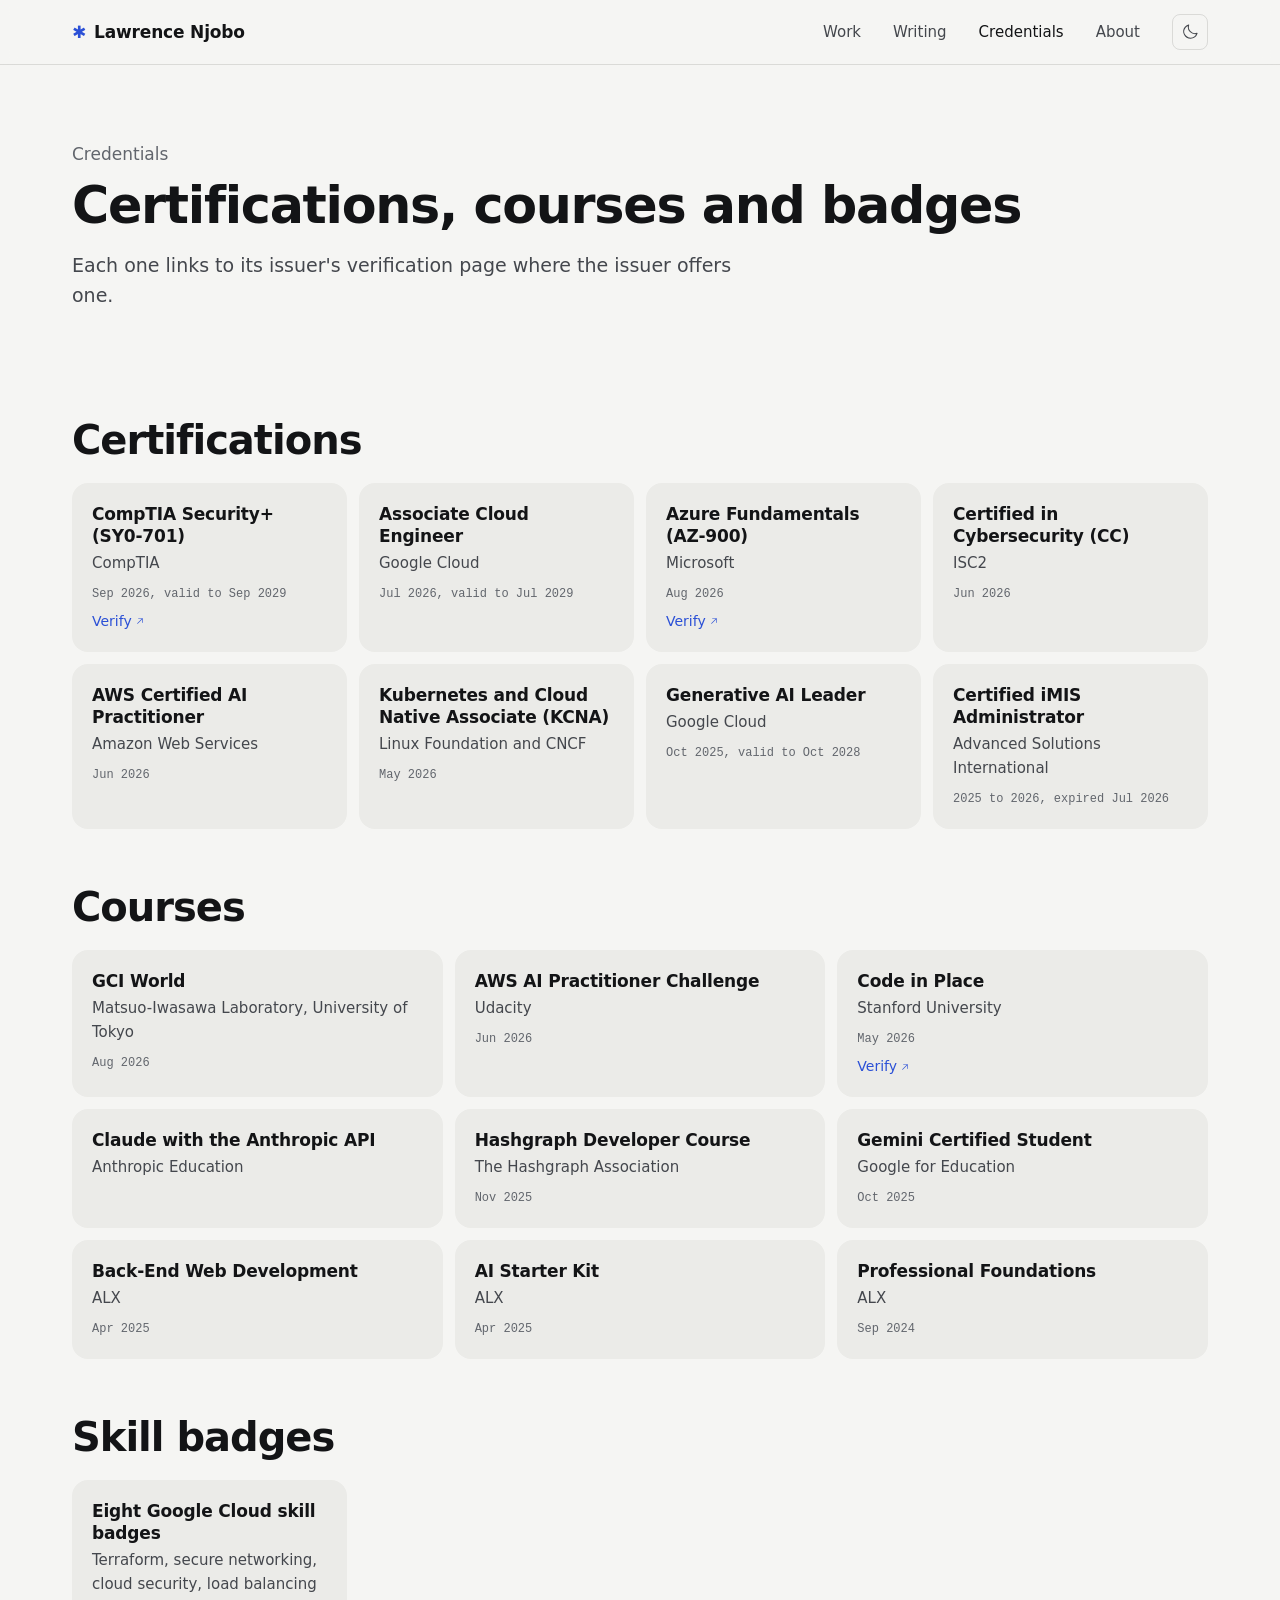
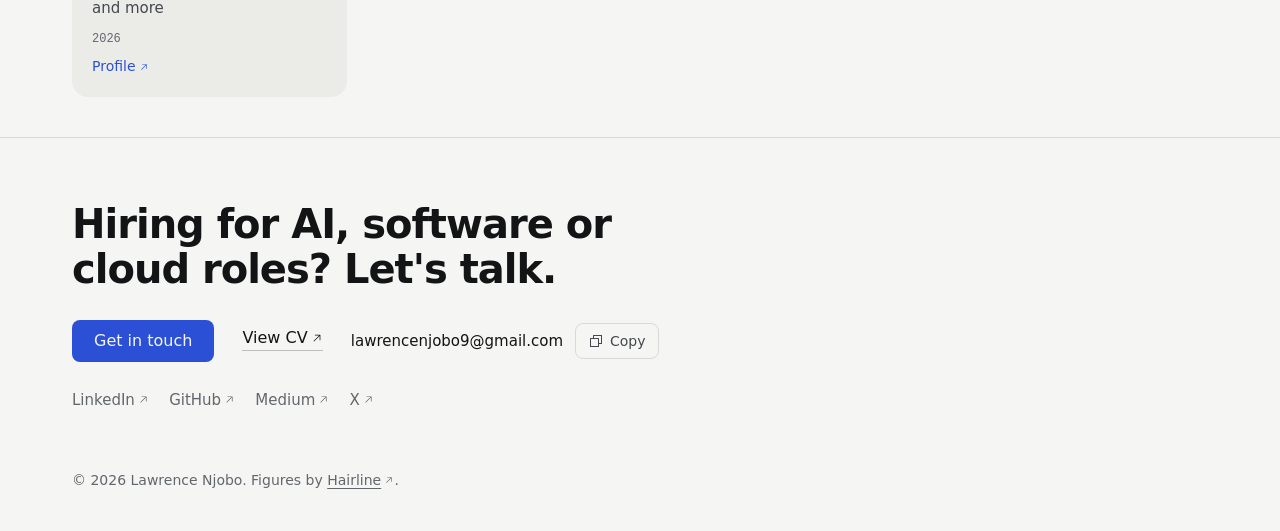
==== credentials.html @ 04854b52 "Phones: show Procurely on the first screen Tighter hero spacing, a 16:9 card image, and a lead that " ====
<!doctype html>
<html lang="en-GB">
<head>
  <meta charset="utf-8">
  <meta name="viewport" content="width=device-width, initial-scale=1">
  <title>Credentials · Lawrence Njobo</title>
  <meta name="description" content="Certifications, courses and skill badges held by Lawrence Njobo, with verification links.">
  <meta property="og:title" content="Credentials · Lawrence Njobo">
  <meta property="og:description" content="Certifications, courses and skill badges held by Lawrence Njobo, with verification links.">
  <link rel="canonical" href="https://lawrence-njobo.me/credentials.html">
  <meta property="og:type" content="website">
  <meta property="og:url" content="https://lawrence-njobo.me/credentials.html">
  <meta property="og:image" content="https://lawrence-njobo.me/assets/og.png">
  <meta property="og:image:width" content="1200">
  <meta property="og:image:height" content="630">
  <meta property="og:image:alt" content="Lawrence Njobo. Practical AI builder, cloud and security. From procurement agents to learning games for children who learn differently.">
  <meta name="twitter:card" content="summary_large_image">
  <meta name="theme-color" content="#f5f5f3">
  <link rel="icon" type="image/svg+xml" href="/favicon.svg">
  <link rel="icon" type="image/png" href="/favicon.png">
  <link rel="preload" href="/assets/fonts/satoshi-700-normal.woff2" as="font" type="font/woff2" crossorigin>
  <link rel="preload" href="/assets/fonts/satoshi-400-normal.woff2" as="font" type="font/woff2" crossorigin>
  <script>(function(){var d=document.documentElement;d.classList.add("js");try{if(localStorage.getItem("theme")==="dark")d.setAttribute("data-theme","dark")}catch(e){}})()</script>
  <link rel="stylesheet" href="/css/style.css?v=b60a9aa5cd">
  <script type="module" src="/js/site.js?v=92047908ad"></script>
</head>
<body>
<a class="skip" href="#main">Skip to content</a>
<header class="nav">
  <div class="wrap nav__inner">
    <a class="nav__logo" href="/"><span aria-hidden="true">&#x2731;</span>Lawrence Njobo</a>
    <div class="nav__end">
    <nav class="nav__links" aria-label="Main">
      <a href="/#work">Work</a>
      <a href="/#writing">Writing</a>
      <a href="/credentials.html">Credentials</a>
      <a href="/#about">About</a>
    </nav>
      <button class="theme-toggle" type="button" aria-label="Dark mode" aria-pressed="false"><!-- Phosphor Icons, MIT --><svg class="icon-moon" aria-hidden="true" xmlns="http://www.w3.org/2000/svg" viewBox="0 0 256 256" fill="currentColor"><path d="M233.54,142.23a8,8,0,0,0-8-2,88.08,88.08,0,0,1-109.8-109.8,8,8,0,0,0-10-10,104.84,104.84,0,0,0-52.91,37A104,104,0,0,0,136,224a103.09,103.09,0,0,0,62.52-20.88,104.84,104.84,0,0,0,37-52.91A8,8,0,0,0,233.54,142.23ZM188.9,190.34A88,88,0,0,1,65.66,67.11a89,89,0,0,1,31.4-26A106,106,0,0,0,96,56,104.11,104.11,0,0,0,200,160a106,106,0,0,0,14.92-1.06A89,89,0,0,1,188.9,190.34Z"/></svg><svg class="icon-sun" aria-hidden="true" xmlns="http://www.w3.org/2000/svg" viewBox="0 0 256 256" fill="currentColor"><path d="M120,40V16a8,8,0,0,1,16,0V40a8,8,0,0,1-16,0Zm72,88a64,64,0,1,1-64-64A64.07,64.07,0,0,1,192,128Zm-16,0a48,48,0,1,0-48,48A48.05,48.05,0,0,0,176,128ZM58.34,69.66A8,8,0,0,0,69.66,58.34l-16-16A8,8,0,0,0,42.34,53.66Zm0,116.68-16,16a8,8,0,0,0,11.32,11.32l16-16a8,8,0,0,0-11.32-11.32ZM192,72a8,8,0,0,0,5.66-2.34l16-16a8,8,0,0,0-11.32-11.32l-16,16A8,8,0,0,0,192,72Zm5.66,114.34a8,8,0,0,0-11.32,11.32l16,16a8,8,0,0,0,11.32-11.32ZM48,128a8,8,0,0,0-8-8H16a8,8,0,0,0,0,16H40A8,8,0,0,0,48,128Zm80,80a8,8,0,0,0-8,8v24a8,8,0,0,0,16,0V216A8,8,0,0,0,128,208Zm112-88H216a8,8,0,0,0,0,16h24a8,8,0,0,0,0-16Z"/></svg></button>
    </div>
  </div>
</header>

<main id="main" class="wrap">
  <section class="case-hero">
    <p class="eyebrow">Credentials</p>
    <h1>Certifications, courses and badges</h1>
    <p class="lead">Each one links to its issuer's verification page where the issuer offers one.</p>
  </section>

  <section class="reveal">
    <h2 class="creds__group">Certifications</h2>
    <ul class="creds">
      <li class="cred"><span class="cred__name">CompTIA Security+ (SY0-701)</span><span class="cred__issuer">CompTIA</span><span class="cred__date">Sep 2026, valid to Sep 2029</span><a class="cred__verify" href="https://verify.comptia.org" target="_blank" rel="noopener">Verify</a></li>
      <li class="cred"><span class="cred__name">Associate Cloud Engineer</span><span class="cred__issuer">Google Cloud</span><span class="cred__date">Jul 2026, valid to Jul 2029</span></li>
      <li class="cred"><span class="cred__name">Azure Fundamentals (AZ-900)</span><span class="cred__issuer">Microsoft</span><span class="cred__date">Aug 2026</span><a class="cred__verify" href="https://learn.microsoft.com/en-us/users/lawrencenjobo-4790/credentials" target="_blank" rel="noopener">Verify</a></li>
      <li class="cred"><span class="cred__name">Certified in Cybersecurity (CC)</span><span class="cred__issuer">ISC2</span><span class="cred__date">Jun 2026</span></li>
      <li class="cred"><span class="cred__name">AWS Certified AI Practitioner</span><span class="cred__issuer">Amazon Web Services</span><span class="cred__date">Jun 2026</span></li>
      <li class="cred"><span class="cred__name">Kubernetes and Cloud Native Associate (KCNA)</span><span class="cred__issuer">Linux Foundation and CNCF</span><span class="cred__date">May 2026</span></li>
      <li class="cred"><span class="cred__name">Generative AI Leader</span><span class="cred__issuer">Google Cloud</span><span class="cred__date">Oct 2025, valid to Oct 2028</span></li>
      <li class="cred"><span class="cred__name">Certified iMIS Administrator</span><span class="cred__issuer">Advanced Solutions International</span><span class="cred__date">2025 to 2026, expired Jul 2026</span></li>
    </ul>
  </section>

  <section class="reveal">
    <h2 class="creds__group">Courses</h2>
    <ul class="creds creds--3">
      <li class="cred"><span class="cred__name">GCI World</span><span class="cred__issuer">Matsuo-Iwasawa Laboratory, University of Tokyo</span><span class="cred__date">Aug 2026</span></li>
      <li class="cred"><span class="cred__name">AWS AI Practitioner Challenge</span><span class="cred__issuer">Udacity</span><span class="cred__date">Jun 2026</span></li>
      <li class="cred"><span class="cred__name">Code in Place</span><span class="cred__issuer">Stanford University</span><span class="cred__date">May 2026</span><a class="cred__verify" href="https://codeinplace.stanford.edu/cip6/certificate/so054m" target="_blank" rel="noopener">Verify</a></li>
      <li class="cred"><span class="cred__name">Claude with the Anthropic API</span><span class="cred__issuer">Anthropic Education</span></li>
      <li class="cred"><span class="cred__name">Hashgraph Developer Course</span><span class="cred__issuer">The Hashgraph Association</span><span class="cred__date">Nov 2025</span></li>
      <li class="cred"><span class="cred__name">Gemini Certified Student</span><span class="cred__issuer">Google for Education</span><span class="cred__date">Oct 2025</span></li>
      <li class="cred"><span class="cred__name">Back-End Web Development</span><span class="cred__issuer">ALX</span><span class="cred__date">Apr 2025</span></li>
      <li class="cred"><span class="cred__name">AI Starter Kit</span><span class="cred__issuer">ALX</span><span class="cred__date">Apr 2025</span></li>
      <li class="cred"><span class="cred__name">Professional Foundations</span><span class="cred__issuer">ALX</span><span class="cred__date">Sep 2024</span></li>
    </ul>
  </section>

  <section class="reveal">
    <h2 class="creds__group">Skill badges</h2>
    <ul class="creds">
      <li class="cred"><span class="cred__name">Eight Google Cloud skill badges</span><span class="cred__issuer">Terraform, secure networking, cloud security, load balancing and more</span><span class="cred__date">2026</span><a class="cred__verify" href="https://www.skills.google/public_profiles/a031f2fd-0d0a-41ca-ae7c-ebf8b175b38c" target="_blank" rel="noopener">Profile</a></li>
    </ul>
  </section>
</main>

<footer class="footer">
  <div class="wrap">
    <p class="footer__sign">Hiring for AI, software or cloud roles? Let's talk.</p>
    <div class="footer__row">
      <a class="btn" href="mailto:lawrencenjobo9@gmail.com">Get in touch</a>
      <a class="link-quiet" href="https://rxresu.me/albertnjobo/lawrence-njobo-resume" target="_blank" rel="noopener">View CV</a>
      <p class="contact-line"><span class="contact-line__email">lawrencenjobo9@gmail.com</span><button class="copy" type="button" data-copy="lawrencenjobo9@gmail.com" aria-label="Copy email address"><svg class="icon-copy" aria-hidden="true" xmlns="http://www.w3.org/2000/svg" viewBox="0 0 256 256" fill="currentColor"><path d="M216,32H88a8,8,0,0,0-8,8V80H40a8,8,0,0,0-8,8V216a8,8,0,0,0,8,8H168a8,8,0,0,0,8-8V176h40a8,8,0,0,0,8-8V40A8,8,0,0,0,216,32ZM160,208H48V96H160Zm48-48H176V88a8,8,0,0,0-8-8H96V48H208Z"/></svg><svg class="icon-check" aria-hidden="true" xmlns="http://www.w3.org/2000/svg" viewBox="0 0 256 256" fill="currentColor"><path d="M229.66,77.66l-128,128a8,8,0,0,1-11.32,0l-56-56a8,8,0,0,1,11.32-11.32L96,188.69,218.34,66.34a8,8,0,0,1,11.32,11.32Z"/></svg><span class="copy__label">Copy</span></button><span class="sr-only" role="status" aria-live="polite"></span></p>
      <ul class="footer__links" aria-label="Profiles">
        <li><a href="https://www.linkedin.com/in/lawrence-njobo" target="_blank" rel="noopener">LinkedIn</a></li>
        <li><a href="https://github.com/AlbertNjobo" target="_blank" rel="noopener">GitHub</a></li>
        <li><a href="https://medium.com/@lawrencenjobo" target="_blank" rel="noopener">Medium</a></li>
        <li><a href="https://x.com/Lawrence_Njobo" target="_blank" rel="noopener">X</a></li>
      </ul>
    </div>
    <p class="footer__copy">© 2026 Lawrence Njobo. Figures by <a href="https://hairline.lucasmarkes.com" target="_blank" rel="noopener">Hairline</a>.</p>
  </div>
</footer>
</body>
</html>
---- css/style.css ----
/* Lawrence Njobo: monochrome + cobalt, Satoshi, Hairline figures. Light by default; dark via the nav toggle. */
@font-face { font-family: "Satoshi"; src: url("/assets/fonts/satoshi-400-normal.woff2") format("woff2"); font-weight: 400; font-style: normal; font-display: swap; }
@font-face { font-family: "Satoshi"; src: url("/assets/fonts/satoshi-400-italic.woff2") format("woff2"); font-weight: 400; font-style: italic; font-display: swap; }
@font-face { font-family: "Satoshi"; src: url("/assets/fonts/satoshi-500-normal.woff2") format("woff2"); font-weight: 500; font-style: normal; font-display: swap; }
@font-face { font-family: "Satoshi"; src: url("/assets/fonts/satoshi-700-normal.woff2") format("woff2"); font-weight: 700; font-style: normal; font-display: swap; }
@font-face { font-family: "JetBrains Mono"; src: url("/assets/fonts/jetbrains-mono-500.woff2") format("woff2"); font-weight: 500; font-style: normal; font-display: swap; }

:root {
  color-scheme: light;
  --bg: #f5f5f3;
  --surface: #ebebe8;
  --ink: #131416;
  --ink-soft: #44474d;
  --ink-mute: #62666d;
  --accent: #2b50d6;
  --on-accent: #f5f5f3;
  --rule-c: rgb(19 20 22 / 0.12);
  --rule-strong-c: rgb(19 20 22 / 0.24);
  --shadow-soft: 0 1px 2px rgb(19 20 22 / 0.06), 0 8px 24px rgb(19 20 22 / 0.06);

  /* Hairline figure theme. */
  --hairline-plate: var(--bg);
  --hairline-hi: var(--ink);
  --hairline-edge: #9a9da4;
  --hairline-mid: #c3c5ca;
  --hairline-lo: #e1e2e5;
  --hairline-stroke: 0.9;

  /* Radius system: 8px for small controls and images, 16px for cards. */
  --r-sm: 8px; --r-lg: 16px;

  --sans: "Satoshi", ui-sans-serif, system-ui, -apple-system, "Segoe UI", sans-serif;
  --mono: "JetBrains Mono", ui-monospace, "SFMono-Regular", Menlo, monospace;

  --fs-body: 1.0625rem;
  --fs-lead: clamp(1.0625rem, 1rem + 0.3vw, 1.1875rem);
  --fs-h3: clamp(1.1875rem, 1.1rem + 0.4vw, 1.375rem);
  --fs-h2: clamp(1.75rem, 1.4rem + 1.4vw, 2.5rem);
  --fs-h1: clamp(2rem, 1.25rem + 2.4vw, 3.25rem);
  --fs-number: clamp(2.75rem, 2rem + 3vw, 4.5rem);

  --gutter: 16px;
  --max: 1200px;
  --measure: 36em; /* about 70 characters of Satoshi; ch overestimates it */
}
:root[data-theme="dark"] {
  color-scheme: dark;
    --bg: #0f1012;
  --surface: #1a1b1f;
  --ink: #ecedef;
  --ink-soft: #b4b7bd;
  --ink-mute: #8c9097;
  --accent: #7d98ff;
  --on-accent: #0f1012;
  --rule-c: rgb(236 237 239 / 0.12);
  --rule-strong-c: rgb(236 237 239 / 0.24);
  --shadow-soft: 0 1px 2px rgb(0 0 0 / 0.3), 0 8px 24px rgb(0 0 0 / 0.25);
  --hairline-edge: #5b5e65;
  --hairline-mid: #3b3d42;
  --hairline-lo: #26272b;
}
@media (min-width: 768px) { :root { --gutter: 32px; } }

*, *::before, *::after { box-sizing: border-box; }
html { -webkit-text-size-adjust: 100%; scroll-behavior: smooth; }
body {
  margin: 0; background: var(--bg); color: var(--ink);
  font: 400 var(--fs-body)/1.6 var(--sans);
  -webkit-font-smoothing: antialiased; text-rendering: optimizeLegibility;
}
img, svg { display: block; max-width: 100%; }
::selection { background: color-mix(in srgb, var(--accent) 24%, transparent); color: var(--ink); }
html { scrollbar-color: var(--rule-strong-c) var(--bg); caret-color: var(--accent); }
a { color: inherit; text-decoration-thickness: 1px; text-underline-offset: 0.2em; }
a:hover { text-decoration-color: var(--accent); }
:focus-visible { outline: 2px solid var(--accent); outline-offset: 3px; border-radius: 2px; }
.sr-only { position: absolute; width: 1px; height: 1px; overflow: hidden; clip: rect(0 0 0 0); white-space: nowrap; }
.skip { position: absolute; left: -999px; top: 8px; background: var(--ink); color: var(--bg); padding: 8px 12px; border-radius: var(--r-sm); z-index: 10; }
.skip:focus { left: 8px; }

/* Layout */
.wrap { width: 100%; max-width: var(--max); margin: 0 auto; padding: 0 var(--gutter); }
.section { padding-block: clamp(48px, 6vw, 80px); }
.section h2 { margin-bottom: 32px; }
.section__head { position: relative; display: grid; gap: 16px 32px; align-items: center; margin-bottom: 32px; }
.section__head h2 { margin: 0; }
/* The emblem floats beside the heading, out of flow, so it never adds height to the heading row. */
@media (min-width: 900px) { .section__head { padding-right: 200px; } .section__head .fig--emblem { position: absolute; right: 0; bottom: -8px; width: 176px; } }


/* Type */
h1, h2, h3 { font-family: var(--sans); font-weight: 700; margin: 0; text-wrap: balance; letter-spacing: -0.025em; }
h1 { font-size: var(--fs-h1); line-height: 1.08; }
h2 { font-size: var(--fs-h2); line-height: 1.12; }
h3 { font-size: var(--fs-h3); line-height: 1.25; font-weight: 500; letter-spacing: -0.012em; }
p { margin: 0 0 1em; max-width: var(--measure); }
.lead { font-size: var(--fs-lead); color: var(--ink-soft); }
/* A quiet role or context line above a page's main heading: sentence case, body face. */
.eyebrow { margin: 0 0 12px; font: 500 1.0625rem/1.5 var(--sans); color: var(--ink-mute); }

/* Reveal on scroll: hierarchy cue, sections arrive as they are reached. Only armed once site.js is running
   (it adds .reveal-on), so a script that fails to load can never leave content invisible. */
.reveal-on .reveal { opacity: 0; transform: translateY(16px); transition: opacity 600ms cubic-bezier(0.16, 1, 0.3, 1), transform 600ms cubic-bezier(0.16, 1, 0.3, 1); }
.reveal-on .reveal.is-in { opacity: 1; transform: none; }

/* Nav */
.nav { position: sticky; top: 0; z-index: 5; background: color-mix(in srgb, var(--bg) 90%, transparent); backdrop-filter: blur(8px); border-bottom: 1px solid var(--rule-c); }
.nav__inner { display: flex; align-items: center; justify-content: space-between; gap: 16px; height: 64px; }
.nav__logo { font: 700 1.0625rem/1 var(--sans); letter-spacing: -0.01em; white-space: nowrap; text-decoration: none; display: inline-flex; gap: 8px; align-items: center; }
.nav__logo span { color: var(--accent); font-weight: 400; }
.nav__links { display: flex; gap: clamp(16px, 3vw, 32px); }
.nav__links a { font: 500 0.9375rem/1 var(--sans); text-decoration: none; color: var(--ink-soft); padding: 8px 0; }
.nav__links a:hover, .nav__links a[aria-current="page"] { color: var(--ink); }
.nav__end { display: flex; align-items: center; gap: clamp(14px, 3vw, 32px); }
.theme-toggle {
  display: inline-grid; place-items: center; width: 36px; height: 36px; padding: 0; border-radius: var(--r-sm);
  border: 1px solid var(--rule-c); background: transparent; color: var(--ink-soft); cursor: pointer;
  transition: color 160ms ease, border-color 160ms ease, transform 160ms ease;
}
.theme-toggle:hover { color: var(--ink); border-color: var(--rule-strong-c); }
.theme-toggle:active { transform: scale(0.96); }
.theme-toggle svg { width: 18px; height: 18px; }
.theme-toggle .icon-sun, [data-theme="dark"] .theme-toggle .icon-moon { display: none; }
[data-theme="dark"] .theme-toggle .icon-sun { display: block; }
/* Phones: logo and theme toggle on one row, the four links on a row beneath. */
@media (max-width: 520px) {
  .nav__inner { flex-wrap: wrap; height: auto; padding-block: 12px 4px; row-gap: 4px; }
  .nav__end { display: contents; }
  .theme-toggle { order: 2; }
  .nav__links { order: 3; width: 100%; justify-content: space-between; gap: 12px; }
  .nav__links a { font-size: 0.9375rem; padding: 10px 0; }
}

/* Buttons */
.btn {
  display: inline-flex; align-items: center; gap: 8px; padding: 13px 22px; border-radius: var(--r-sm);
  background: var(--accent); color: var(--on-accent); font: 500 1rem/1 var(--sans); text-decoration: none; white-space: nowrap;
  transition: transform 160ms ease, filter 160ms ease;
}
.btn:hover { filter: brightness(1.08); }
.btn:active { transform: scale(0.98); }
.link-quiet { font: 500 1rem/1 var(--sans); text-decoration: none; border-bottom: 1px solid var(--rule-strong-c); padding-bottom: 4px; white-space: nowrap; }
.link-quiet:hover { border-color: var(--ink); }

/* Contact line: the address as text, with a copy control (Phosphor icons). */
.contact-line { display: flex; flex-wrap: wrap; align-items: center; gap: 8px 12px; margin: 20px 0 0; font-size: 0.9375rem; color: var(--ink-soft); max-width: none; }
.contact-line__email { font-weight: 500; color: var(--ink); overflow-wrap: anywhere; }
/* Controls that need site.js stay hidden until it runs (space kept, so nothing shifts), and out of the page without JavaScript. */
html:not(.site-ready) .copy, html:not(.site-ready) .theme-toggle { visibility: hidden; }
html:not(.js) .copy, html:not(.js) .theme-toggle { display: none; }
.copy {
  display: inline-flex; align-items: center; gap: 6px; min-height: 36px; padding: 0 12px; border-radius: var(--r-sm);
  border: 1px solid var(--rule-c); background: transparent; color: var(--ink-soft); font: 500 0.875rem/1 var(--sans); cursor: pointer;
  transition: color 160ms ease, border-color 160ms ease, transform 160ms ease;
}
.copy:hover { color: var(--ink); border-color: var(--rule-strong-c); }
.copy:active { transform: scale(0.97); }
.copy svg { width: 16px; height: 16px; }
.copy .icon-check, .copy.is-copied .icon-copy { display: none; }
.copy.is-copied .icon-check { display: block; color: var(--accent); }
@media (max-width: 520px) { .copy { min-height: 44px; } }

/* Direction arrows (Phosphor arrow-right / arrow-left), drawn as masks in the text colour. */
.arrow { display: inline-block; width: 20px; height: 20px; flex: none; background: currentColor; -webkit-mask: url("data:image/svg+xml,%3Csvg%20xmlns%3D%22http%3A//www.w3.org/2000/svg%22%20viewBox%3D%220%200%20256%20256%22%20fill%3D%22currentColor%22%3E%3Cpath%20d%3D%22M221.66%2C133.66l-72%2C72a8%2C8%2C0%2C0%2C1-11.32-11.32L196.69%2C136H40a8%2C8%2C0%2C0%2C1%2C0-16H196.69L138.34%2C61.66a8%2C8%2C0%2C0%2C1%2C11.32-11.32l72%2C72A8%2C8%2C0%2C0%2C1%2C221.66%2C133.66Z%22/%3E%3C/svg%3E") center / contain no-repeat; mask: url("data:image/svg+xml,%3Csvg%20xmlns%3D%22http%3A//www.w3.org/2000/svg%22%20viewBox%3D%220%200%20256%20256%22%20fill%3D%22currentColor%22%3E%3Cpath%20d%3D%22M221.66%2C133.66l-72%2C72a8%2C8%2C0%2C0%2C1-11.32-11.32L196.69%2C136H40a8%2C8%2C0%2C0%2C1%2C0-16H196.69L138.34%2C61.66a8%2C8%2C0%2C0%2C1%2C11.32-11.32l72%2C72A8%2C8%2C0%2C0%2C1%2C221.66%2C133.66Z%22/%3E%3C/svg%3E") center / contain no-repeat; transition: transform 200ms ease; }
.work__item:hover .arrow { transform: translateX(3px); }
.pager .pager__dir { display: flex; width: fit-content; align-items: center; gap: 6px; }
.pager__dir--prev::before, .pager__dir--next::after { content: ""; display: inline-block; flex: none; width: 14px; height: 14px; background: currentColor; }
.pager__dir--prev::before { -webkit-mask: url("data:image/svg+xml,%3Csvg%20xmlns%3D%22http%3A//www.w3.org/2000/svg%22%20viewBox%3D%220%200%20256%20256%22%20fill%3D%22currentColor%22%3E%3Cpath%20d%3D%22M224%2C128a8%2C8%2C0%2C0%2C1-8%2C8H59.31l58.35%2C58.34a8%2C8%2C0%2C0%2C1-11.32%2C11.32l-72-72a8%2C8%2C0%2C0%2C1%2C0-11.32l72-72a8%2C8%2C0%2C0%2C1%2C11.32%2C11.32L59.31%2C120H216A8%2C8%2C0%2C0%2C1%2C224%2C128Z%22/%3E%3C/svg%3E") center / contain no-repeat; mask: url("data:image/svg+xml,%3Csvg%20xmlns%3D%22http%3A//www.w3.org/2000/svg%22%20viewBox%3D%220%200%20256%20256%22%20fill%3D%22currentColor%22%3E%3Cpath%20d%3D%22M224%2C128a8%2C8%2C0%2C0%2C1-8%2C8H59.31l58.35%2C58.34a8%2C8%2C0%2C0%2C1-11.32%2C11.32l-72-72a8%2C8%2C0%2C0%2C1%2C0-11.32l72-72a8%2C8%2C0%2C0%2C1%2C11.32%2C11.32L59.31%2C120H216A8%2C8%2C0%2C0%2C1%2C224%2C128Z%22/%3E%3C/svg%3E") center / contain no-repeat; }
.pager__dir--next::after { -webkit-mask: url("data:image/svg+xml,%3Csvg%20xmlns%3D%22http%3A//www.w3.org/2000/svg%22%20viewBox%3D%220%200%20256%20256%22%20fill%3D%22currentColor%22%3E%3Cpath%20d%3D%22M221.66%2C133.66l-72%2C72a8%2C8%2C0%2C0%2C1-11.32-11.32L196.69%2C136H40a8%2C8%2C0%2C0%2C1%2C0-16H196.69L138.34%2C61.66a8%2C8%2C0%2C0%2C1%2C11.32-11.32l72%2C72A8%2C8%2C0%2C0%2C1%2C221.66%2C133.66Z%22/%3E%3C/svg%3E") center / contain no-repeat; mask: url("data:image/svg+xml,%3Csvg%20xmlns%3D%22http%3A//www.w3.org/2000/svg%22%20viewBox%3D%220%200%20256%20256%22%20fill%3D%22currentColor%22%3E%3Cpath%20d%3D%22M221.66%2C133.66l-72%2C72a8%2C8%2C0%2C0%2C1-11.32-11.32L196.69%2C136H40a8%2C8%2C0%2C0%2C1%2C0-16H196.69L138.34%2C61.66a8%2C8%2C0%2C0%2C1%2C11.32-11.32l72%2C72A8%2C8%2C0%2C0%2C1%2C221.66%2C133.66Z%22/%3E%3C/svg%3E") center / contain no-repeat; }
.pager a:last-child .pager__dir { margin-left: auto; }

/* Links that open a new tab carry a small arrow (Phosphor arrow-up-right), drawn as a mask in the text colour. */
.ext::after {
  content: ""; display: inline-block; width: 0.75em; height: 0.75em; margin-left: 0.2em; vertical-align: -0.05em;
  background: currentColor; -webkit-mask: url("data:image/svg+xml,%3Csvg%20xmlns%3D%22http%3A//www.w3.org/2000/svg%22%20viewBox%3D%220%200%20256%20256%22%20fill%3D%22currentColor%22%3E%3Cpath%20d%3D%22M200%2C64V168a8%2C8%2C0%2C0%2C1-16%2C0V83.31L69.66%2C197.66a8%2C8%2C0%2C0%2C1-11.32-11.32L172.69%2C72H88a8%2C8%2C0%2C0%2C1%2C0-16H192A8%2C8%2C0%2C0%2C1%2C200%2C64Z%22/%3E%3C/svg%3E") center / contain no-repeat; mask: url("data:image/svg+xml,%3Csvg%20xmlns%3D%22http%3A//www.w3.org/2000/svg%22%20viewBox%3D%220%200%20256%20256%22%20fill%3D%22currentColor%22%3E%3Cpath%20d%3D%22M200%2C64V168a8%2C8%2C0%2C0%2C1-16%2C0V83.31L69.66%2C197.66a8%2C8%2C0%2C0%2C1-11.32-11.32L172.69%2C72H88a8%2C8%2C0%2C0%2C1%2C0-16H192A8%2C8%2C0%2C0%2C1%2C200%2C64Z%22/%3E%3C/svg%3E") center / contain no-repeat;
}

/* Hero: left copy, right figure. */
/* Headline spans the width so it holds to two lines; copy and figure split beneath it. */
.hero { padding-block: clamp(32px, 4vw, 56px) clamp(8px, 1.5vw, 24px); display: grid; gap: 32px 48px; align-items: start; }
@media (min-width: 900px) { .hero { grid-template-columns: 1.2fr 1fr; } }
.hero__head { grid-column: 1 / -1; }
.hero h1 { max-width: 44ch; }
.hero .lead { margin-bottom: 32px; max-width: 44ch; }
.hero__actions { display: flex; flex-wrap: wrap; gap: 16px 28px; align-items: center; }

/* Figures */
.fig { margin: 0; position: relative; aspect-ratio: 5 / 4; width: 100%; }
.fig > svg, .fig > .fig__fallback { width: 100%; height: 100%; }
.fig.is-live > .fig__fallback { display: none; }
/* Static fallbacks are drawn in the light palette; invert them for dark. */
[data-theme="dark"] .fig__fallback { filter: invert(1) hue-rotate(180deg); }
.fig--emblem { max-width: 176px; margin-left: auto; }
.fig--hero { max-width: 400px; justify-self: end; margin-left: auto; }
.fig--case { max-width: 520px; margin: 0 auto; }
.fig__read { font: 500 0.75rem/1.4 var(--mono); color: var(--ink-mute); text-align: center; min-height: 1.4em; margin: 8px 0 0; max-width: none; }
/* Hero figure caption: a plain title, with the step under the pointer appended while it is used. */
.fig__caption { text-align: center; margin: -58px 0 0 auto; max-width: 400px; position: relative; font: 500 0.9375rem/1.4 var(--sans); color: var(--ink-soft); }
.fig__caption .fig__read { font: inherit; color: var(--ink-mute); margin: 0; min-height: 0; }
.fig__caption .fig__read:not(:empty)::before { content: ": "; }
/* The loop's four steps, always visible; the one under the pointer or keys is marked. */
.fig__steps { list-style: none; margin: 6px 0 0 auto; padding: 0; max-width: 400px; display: flex; flex-wrap: wrap; justify-content: center; gap: 4px 18px; counter-reset: step; font: 500 0.875rem/1.4 var(--sans); color: var(--ink-mute); }
.fig__steps li { counter-increment: step; transition: color 160ms ease; }
.fig__steps li::before { content: counter(step) " "; font: 500 0.75rem/1 var(--mono); color: var(--ink-mute); }
.fig__steps li[aria-current="step"] { color: var(--ink); }
/* Keyboard focus rings the whole figure block (drawing, caption, steps), not the figure's square frame. */
.fig--hero:focus-visible { outline: none; }
.hero__fig:has(.fig--hero:focus-visible), .fig-mobile:has(.fig--hero:focus-visible) { outline: 2px solid var(--accent); outline-offset: 8px; border-radius: var(--r-lg); }
.hero__fig { padding-bottom: 4px; }
@media (max-width: 899px) { .fig__steps { margin-inline: auto; max-width: 300px; } }
@media (max-width: 899px) { .fig--emblem { display: none; } }
/* The work starts right after the hero. */
#work { padding-top: clamp(24px, 3vw, 40px); }
/* Phones: the agent loop moves from the hero to just after the work grid, so the first project shows on the first screen.
   Two copies in the markup (one hidden per breakpoint) avoid any layout shift; a hidden copy never mounts its figure. */
.fig-mobile { display: none; }
@media (max-width: 599px) {
  .hero__fig { display: none; }
  .fig-mobile { display: block; margin-top: 40px; }
  /* Tighter hero so Procurely's title shows on the first screen; the honours are repeated in About. */
  .hero { padding-top: 16px; }
  .hero .lead { margin-bottom: 20px; }
  .lead__proof { display: none; }
  .hero .contact-line { margin-top: 12px; }
  #work { padding-top: 16px; }
  #work .section__head { margin-bottom: 20px; }
}
/* Phones: the hero figure sits under the buttons at about half height, so the work starts sooner. */
@media (max-width: 899px) { .fig--hero { max-width: 300px; margin-top: 0; margin-inline: auto; justify-self: center; } .fig__caption { margin: -28px auto 0; max-width: 300px; } }

/* Work: asymmetric bento, one cell per case study. */
.work { display: grid; gap: 16px; grid-template-columns: 1fr; }
@media (min-width: 900px) {
  .work { grid-template-columns: repeat(6, 1fr); }
  .work__item:nth-child(1) { grid-column: span 4; }
  .work__item:nth-child(2) { grid-column: span 2; }
  .work__item:nth-child(3) { grid-column: span 3; }
  .work__item:nth-child(4) { grid-column: span 3; }
}
.work__item {
  display: flex; flex-direction: column; text-decoration: none; border-radius: var(--r-lg);
  background: var(--surface); overflow: hidden; transition: box-shadow 200ms ease, transform 200ms ease;
}
.work__item:hover { box-shadow: var(--shadow-soft); }
.work__item:active { transform: scale(0.995); }
.work__item:focus-visible { outline-offset: 4px; border-radius: var(--r-lg); }
.work__media { aspect-ratio: 16 / 10; overflow: hidden; background: var(--bg); border-bottom: 1px solid var(--rule-c); }
@media (min-width: 900px) { .work__media { aspect-ratio: auto; flex: 1 1 auto; min-height: 240px; } }
@media (max-width: 599px) { .work__media { aspect-ratio: 16 / 9; } }
.work__media--diagram { background: #0b0e19; }
.work__media--diagram img { object-fit: contain; object-position: center; padding: 12px; }
.work__media img { width: 100%; height: 100%; object-fit: cover; object-position: top center; transition: transform 500ms cubic-bezier(0.16, 1, 0.3, 1); }
.work__item:hover .work__media img { transform: scale(1.02); }
.work__media .fig { aspect-ratio: auto; height: 100%; }
.work__body { padding: 20px 24px 24px; display: grid; gap: 6px; }
.work__title { font: 700 var(--fs-h3)/1.2 var(--sans); letter-spacing: -0.015em; display: flex; justify-content: space-between; gap: 12px; }
.work__body p { margin: 0; color: var(--ink-soft); font-size: 0.98rem; }
.work__meta { font: 500 0.75rem/1.5 var(--mono); color: var(--ink-mute); }
.also { margin-top: 40px; display: grid; gap: 20px 32px; grid-template-columns: 1fr; }
@media (min-width: 900px) { .also { grid-template-columns: 160px 1fr; } }
.also__label { font: 500 0.9375rem/1.4 var(--sans); color: var(--ink-mute); }
.also ul { list-style: none; margin: 0; padding: 0; display: flex; flex-wrap: wrap; gap: 12px 28px; }
.also a { font-weight: 500; }
.also span { color: var(--ink-mute); font-size: 0.9375rem; }

/* Numbers: plain stat row, no containers. */
.numbers { display: grid; gap: 32px 24px; grid-template-columns: repeat(2, 1fr); }
@media (min-width: 900px) { .numbers { grid-template-columns: repeat(4, 1fr); } }
.number__fig { font: 700 var(--fs-number)/1 var(--sans); letter-spacing: -0.04em; display: flex; align-items: baseline; gap: 4px; }
.number__unit { font: 500 1rem/1 var(--mono); color: var(--ink-mute); letter-spacing: 0; }
.number__cap { margin: 10px 0 0; color: var(--ink-soft); font-size: 0.9375rem; max-width: 26ch; }

/* Writing */
/* Writing: heading beside a plain list of posts, so one post or many reads as intended. */
.writing { display: grid; gap: 24px 48px; align-items: start; }
@media (min-width: 900px) { .writing { grid-template-columns: 1fr 2fr; } }
.writing h2 { margin: 0; }
.posts { display: grid; gap: 28px; border-top: 1px solid var(--rule-c); padding-top: 28px; }
.post { display: block; text-decoration: none; max-width: var(--measure); }
.post h3 { transition: color 160ms ease; }
.post:hover h3 { text-decoration: underline; text-decoration-thickness: 1px; text-underline-offset: 0.18em; }
.post__meta { font: 500 0.75rem/1 var(--mono); color: var(--ink-mute); margin-bottom: 12px; }
.post h3 { display: -webkit-box; -webkit-line-clamp: 3; -webkit-box-orient: vertical; overflow: hidden; overflow-wrap: anywhere; }

/* Experience: dated timeline, spacing separates entries. */
.timeline { list-style: none; margin: 0; padding: 32px 0 0; border-top: 1px solid var(--rule-c); display: grid; gap: 36px; }
.timeline li { display: grid; gap: 4px 32px; }
@media (min-width: 768px) { .timeline li { grid-template-columns: 180px 1fr; } }
.timeline__date { font: 500 0.8125rem/1.8 var(--mono); color: var(--ink-mute); }
.timeline__role { font: 700 var(--fs-h3)/1.25 var(--sans); letter-spacing: -0.015em; }
.timeline__org { color: var(--ink-soft); font-weight: 500; margin: 2px 0 8px; }
.timeline p { color: var(--ink-soft); margin: 0; }

/* Credentials: card grid, grouped. */
.creds { list-style: none; margin: 0; padding: 0; display: grid; gap: 12px; grid-template-columns: repeat(auto-fill, minmax(260px, 1fr)); }
.cred { padding: 20px; border-radius: var(--r-lg); background: var(--surface); display: grid; gap: 4px; align-content: start; }
.cred__name { font-weight: 700; letter-spacing: -0.01em; line-height: 1.3; }
.cred__issuer { color: var(--ink-soft); font-size: 0.9375rem; }
.cred__date { font: 500 0.75rem/1.6 var(--mono); color: var(--ink-mute); margin-top: 6px; }
.cred__verify { font: 500 0.875rem/1.4 var(--sans); color: var(--accent); text-decoration: none; margin-top: 4px; }
.cred__verify:hover { text-decoration: underline; }
.creds__group { margin: 56px 0 20px; }
@media (min-width: 900px) { .creds--3 { grid-template-columns: repeat(3, 1fr); } }

/* About */
.about { display: grid; gap: 40px; align-items: start; }
@media (min-width: 900px) { .about { grid-template-columns: 1fr 320px; } }
.portrait { margin: 0; aspect-ratio: 3 / 4; border-radius: var(--r-lg); background: var(--surface); }
.portrait:empty { display: none; }
@media (min-width: 900px) { .about:has(.portrait:empty) { grid-template-columns: 1fr; } }
.quote { margin: 48px 0 0; padding: 0; }
.quote p { font: 400 italic clamp(1.375rem, 1.1rem + 1.2vw, 2rem)/1.3 var(--sans); letter-spacing: -0.015em; max-width: 30ch; margin: 0 0 16px; padding-bottom: 2px; }
.quote cite { font: 500 0.875rem/1 var(--sans); font-style: normal; color: var(--ink-mute); }

/* Case study pages */
.case-hero { padding-block: clamp(48px, 6vw, 88px) 32px; }
.case-hero h1 { margin-bottom: 16px; }
.case-media { margin: 8px 0 0; border-radius: var(--r-lg); overflow: hidden; border: 1px solid var(--rule-c); background: var(--surface); }
.case-media img { width: 100%; height: auto; }
.case-media--inline { margin: 32px 0 8px; }
.case-media figcaption { font-size: 0.875rem; color: var(--ink-mute); padding: 12px 16px; border-top: 1px solid var(--rule-c); }
.facts { display: grid; grid-template-columns: repeat(auto-fit, minmax(200px, 1fr)); gap: 0 24px; border-top: 1px solid var(--rule-c); border-bottom: 1px solid var(--rule-c); margin: 48px 0; padding: 4px 0; }
.facts div { padding: 16px 0; }
.facts dt { font: 500 0.75rem/1 var(--mono); letter-spacing: 0.08em; text-transform: uppercase; color: var(--ink-mute); margin-bottom: 8px; }
.facts dd { margin: 0; font-size: 0.9375rem; line-height: 1.6; }
.facts .muted { color: var(--ink-mute); }
.prose { max-width: var(--measure); }
.prose h2 { font-size: clamp(1.375rem, 1.2rem + 0.8vw, 1.75rem); margin: 56px 0 16px; }
.prose p, .prose li { font-size: 1.0625rem; }
.prose ul { padding-left: 1.2em; }
.prose li { margin-bottom: 0.5em; }
.case-number { margin-top: 56px; }
.pager { display: grid; grid-template-columns: 1fr 1fr; gap: 16px; margin-top: 80px; border-top: 1px solid var(--rule-c); }
.pager a { padding: 24px 0; text-decoration: none; font: 700 1.25rem/1.25 var(--sans); letter-spacing: -0.015em; }
.pager a:last-child { text-align: right; }
.pager span { display: block; font: 500 0.8125rem/1 var(--sans); color: var(--ink-mute); margin-bottom: 8px; letter-spacing: 0; }

/* Footer */
.footer { border-top: 1px solid var(--rule-c); padding: 64px 0 40px; margin-top: 40px; }
.footer__sign { font: 700 var(--fs-h2)/1.12 var(--sans); letter-spacing: -0.025em; margin: 0 0 28px; max-width: 20ch; }
.footer__row { display: flex; flex-wrap: wrap; align-items: center; gap: 20px 28px; margin-bottom: 56px; }
.footer__links { display: flex; flex-wrap: wrap; gap: 12px 24px; list-style: none; padding: 0; margin: 0; }
/* Footer: contact on the first row, profiles on their own row beneath. */
.footer__row .contact-line { margin: 0; }
.footer__row .footer__links { flex-basis: 100%; margin-top: 4px; gap: 8px 20px; }
.footer__links a { font-weight: 500; font-size: 0.9375rem; text-decoration: none; color: var(--ink-mute); }
.footer__links a:hover { color: var(--ink); }
.footer__copy { font-size: 0.875rem; color: var(--ink-mute); margin: 0; }

@media (prefers-reduced-motion: reduce) {
  html { scroll-behavior: auto; }
  .reveal-on .reveal { opacity: 1; transform: none; transition: none; }
  .btn, .work__item, .work__media img, .post, .arrow, .copy, .theme-toggle { transition: none; }
  .work__item:hover .arrow { transform: none; }
  .btn:active, .work__item:active { transform: none; }
}
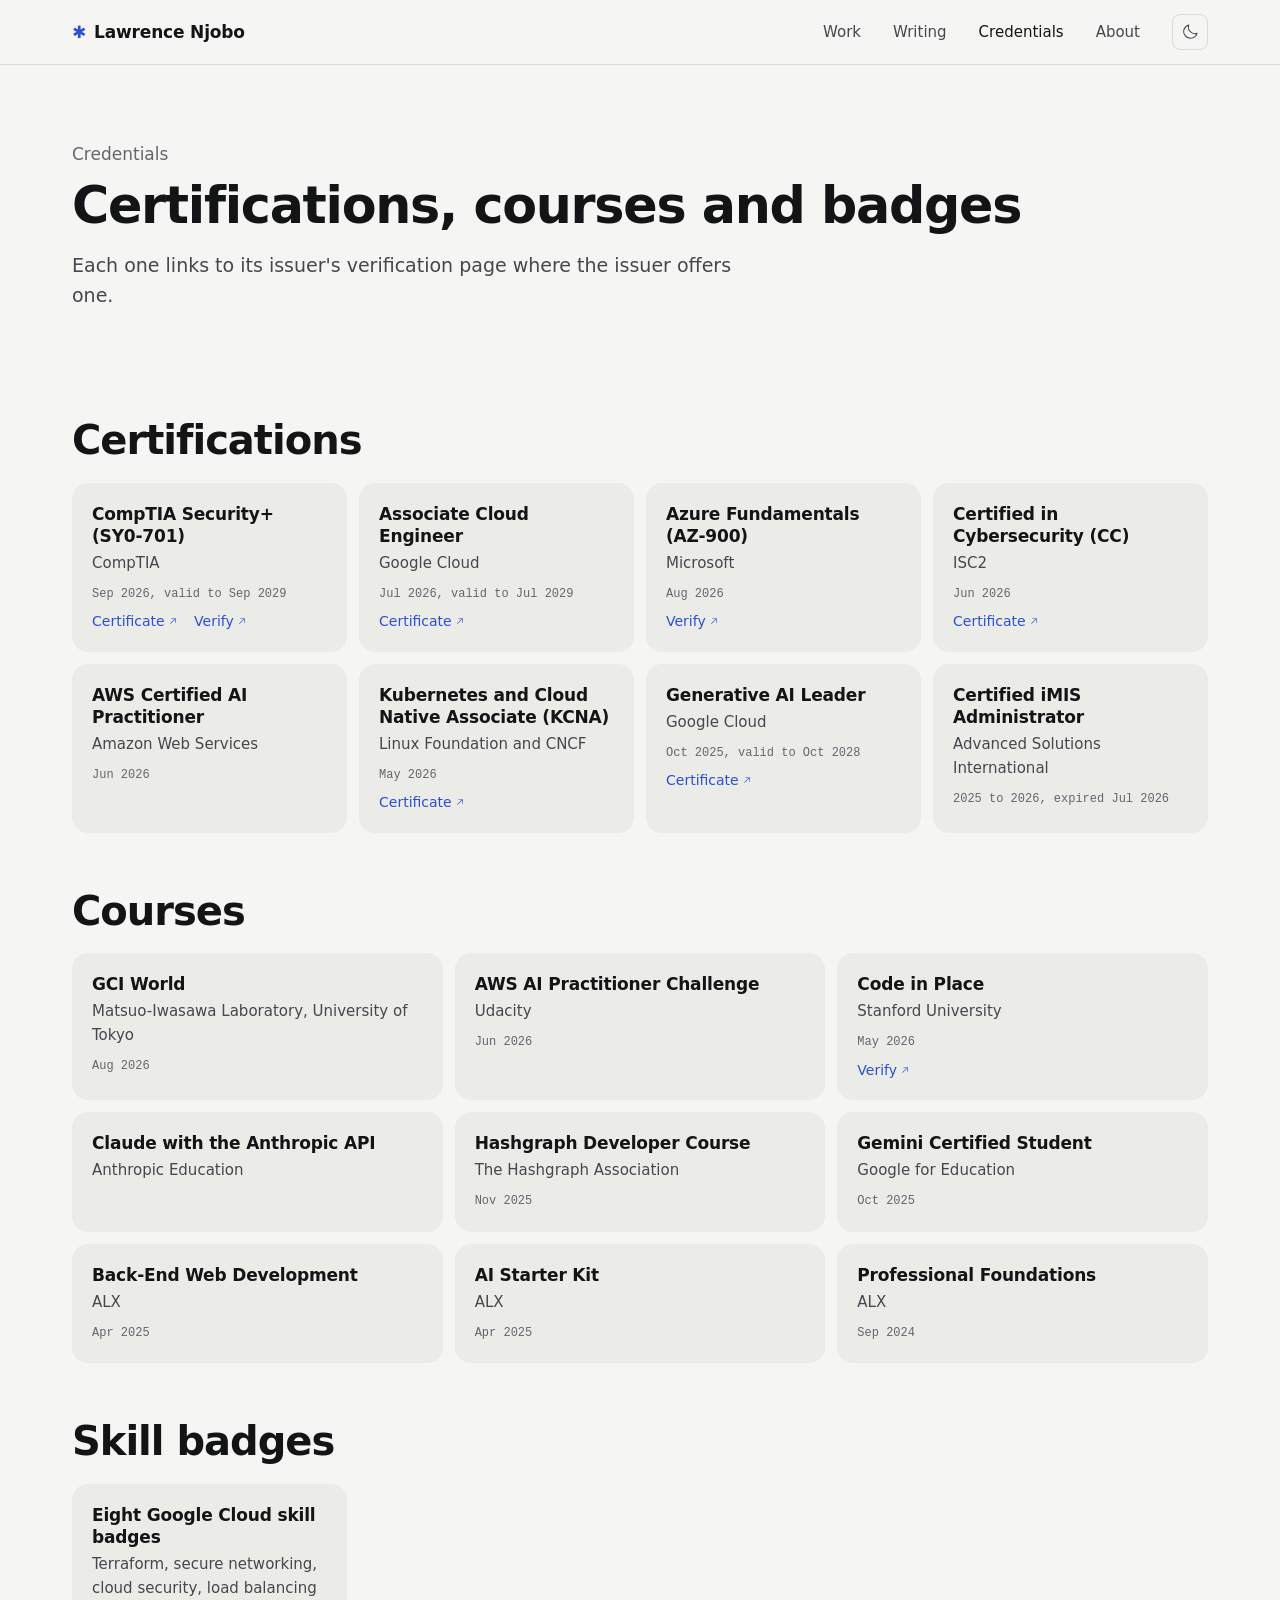
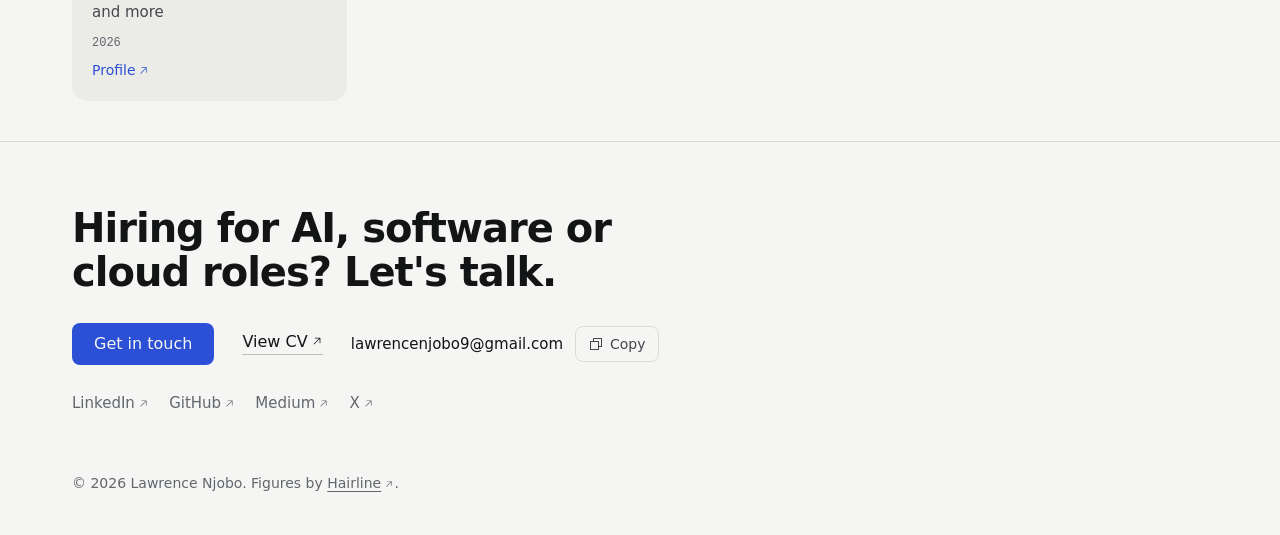
==== commit 680aa110: "Credentials: link each certificate, compact list on phones Five home cards (and the same entries on " ====
--- a/credentials.html
+++ b/credentials.html
@@ -21,8 +21,8 @@
   <link rel="preload" href="/assets/fonts/satoshi-700-normal.woff2" as="font" type="font/woff2" crossorigin>
   <link rel="preload" href="/assets/fonts/satoshi-400-normal.woff2" as="font" type="font/woff2" crossorigin>
   <script>(function(){var d=document.documentElement;d.classList.add("js");try{if(localStorage.getItem("theme")==="dark")d.setAttribute("data-theme","dark")}catch(e){}})()</script>
-  <link rel="stylesheet" href="/css/style.css?v=b60a9aa5cd">
-  <script type="module" src="/js/site.js?v=92047908ad"></script>
+  <link rel="stylesheet" href="/css/style.css?v=9567015414">
+  <script type="module" src="/js/site.js?v=8cb69b5b46"></script>
 </head>
 <body>
 <a class="skip" href="#main">Skip to content</a>
@@ -51,13 +51,13 @@
   <section class="reveal">
     <h2 class="creds__group">Certifications</h2>
     <ul class="creds">
-      <li class="cred"><span class="cred__name">CompTIA Security+ (SY0-701)</span><span class="cred__issuer">CompTIA</span><span class="cred__date">Sep 2026, valid to Sep 2029</span><a class="cred__verify" href="https://verify.comptia.org" target="_blank" rel="noopener">Verify</a></li>
-      <li class="cred"><span class="cred__name">Associate Cloud Engineer</span><span class="cred__issuer">Google Cloud</span><span class="cred__date">Jul 2026, valid to Jul 2029</span></li>
+      <li class="cred"><span class="cred__name">CompTIA Security+ (SY0-701)</span><span class="cred__issuer">CompTIA</span><span class="cred__date">Sep 2026, valid to Sep 2029</span><span class="cred__links"><a class="cred__verify" href="/assets/images/certs/security-plus.webp" target="_blank" rel="noopener"><span class="sr-only">Security+ </span>Certificate</a><a class="cred__verify" href="https://verify.comptia.org" target="_blank" rel="noopener">Verify</a></span></li>
+      <li class="cred"><span class="cred__name">Associate Cloud Engineer</span><span class="cred__issuer">Google Cloud</span><span class="cred__date">Jul 2026, valid to Jul 2029</span><a class="cred__verify" href="/assets/images/certs/google-associate-cloud-engineer.webp" target="_blank" rel="noopener"><span class="sr-only">Associate Cloud Engineer </span>Certificate</a></li>
       <li class="cred"><span class="cred__name">Azure Fundamentals (AZ-900)</span><span class="cred__issuer">Microsoft</span><span class="cred__date">Aug 2026</span><a class="cred__verify" href="https://learn.microsoft.com/en-us/users/lawrencenjobo-4790/credentials" target="_blank" rel="noopener">Verify</a></li>
-      <li class="cred"><span class="cred__name">Certified in Cybersecurity (CC)</span><span class="cred__issuer">ISC2</span><span class="cred__date">Jun 2026</span></li>
+      <li class="cred"><span class="cred__name">Certified in Cybersecurity (CC)</span><span class="cred__issuer">ISC2</span><span class="cred__date">Jun 2026</span><a class="cred__verify" href="/assets/images/certs/isc2-cc.webp" target="_blank" rel="noopener"><span class="sr-only">ISC2 CC </span>Certificate</a></li>
       <li class="cred"><span class="cred__name">AWS Certified AI Practitioner</span><span class="cred__issuer">Amazon Web Services</span><span class="cred__date">Jun 2026</span></li>
-      <li class="cred"><span class="cred__name">Kubernetes and Cloud Native Associate (KCNA)</span><span class="cred__issuer">Linux Foundation and CNCF</span><span class="cred__date">May 2026</span></li>
-      <li class="cred"><span class="cred__name">Generative AI Leader</span><span class="cred__issuer">Google Cloud</span><span class="cred__date">Oct 2025, valid to Oct 2028</span></li>
+      <li class="cred"><span class="cred__name">Kubernetes and Cloud Native Associate (KCNA)</span><span class="cred__issuer">Linux Foundation and CNCF</span><span class="cred__date">May 2026</span><a class="cred__verify" href="/assets/images/certs/kcna.webp" target="_blank" rel="noopener"><span class="sr-only">KCNA </span>Certificate</a></li>
+      <li class="cred"><span class="cred__name">Generative AI Leader</span><span class="cred__issuer">Google Cloud</span><span class="cred__date">Oct 2025, valid to Oct 2028</span><a class="cred__verify" href="/assets/images/certs/google-generative-ai-leader.webp" target="_blank" rel="noopener"><span class="sr-only">Generative AI Leader </span>Certificate</a></li>
       <li class="cred"><span class="cred__name">Certified iMIS Administrator</span><span class="cred__issuer">Advanced Solutions International</span><span class="cred__date">2025 to 2026, expired Jul 2026</span></li>
     </ul>
   </section>
--- a/css/style.css
+++ b/css/style.css
@@ -202,11 +202,18 @@
 .fig__steps { list-style: none; margin: 6px 0 0 auto; padding: 0; max-width: 400px; display: flex; flex-wrap: wrap; justify-content: center; gap: 4px 18px; counter-reset: step; font: 500 0.875rem/1.4 var(--sans); color: var(--ink-mute); }
 .fig__steps li { counter-increment: step; transition: color 160ms ease; }
 .fig__steps li::before { content: counter(step) " "; font: 500 0.75rem/1 var(--mono); color: var(--ink-mute); }
-.fig__steps li[aria-current="step"] { color: var(--ink); }
+.fig__steps { position: relative; } /* above the figure's frame, which otherwise takes the pointer over the legend */
+/* The current step: cobalt, and bolder by a stroke so the row does not reflow. */
+.fig__steps li[aria-current="step"] { color: var(--accent); -webkit-text-stroke: 0.35px currentColor; }
+.fig__steps li[aria-current="step"]::before { color: var(--accent); }
+.fig--hero .dot.m { fill: var(--accent); }
 /* Keyboard focus rings the whole figure block (drawing, caption, steps), not the figure's square frame. */
 .fig--hero:focus-visible { outline: none; }
 .hero__fig:has(.fig--hero:focus-visible), .fig-mobile:has(.fig--hero:focus-visible) { outline: 2px solid var(--accent); outline-offset: 8px; border-radius: var(--r-lg); }
 .hero__fig { padding-bottom: 4px; }
+/* Desktop: the board's drawing starts 108px into its 400px-wide frame; lift the frame so the board lines up with the lead.
+   The headline stays above the frame's empty top so its text remains selectable. */
+@media (min-width: 900px) { .hero__fig { margin-top: -108px; } .hero__head { position: relative; z-index: 1; } }
 @media (max-width: 899px) { .fig__steps { margin-inline: auto; max-width: 300px; } }
 @media (max-width: 899px) { .fig--emblem { display: none; } }
 /* The work starts right after the hero. */
@@ -299,6 +306,15 @@
 .cred__date { font: 500 0.75rem/1.6 var(--mono); color: var(--ink-mute); margin-top: 6px; }
 .cred__verify { font: 500 0.875rem/1.4 var(--sans); color: var(--accent); text-decoration: none; margin-top: 4px; }
 .cred__verify:hover { text-decoration: underline; }
+.cred__links { display: flex; flex-wrap: wrap; gap: 0 16px; }
+/* Phones: the home grid becomes a compact two-column list. */
+@media (max-width: 599px) {
+  #credentials .creds { grid-template-columns: 1fr 1fr; gap: 8px; }
+  #credentials .cred { padding: 14px; gap: 2px; }
+  #credentials .cred__name { font-size: 0.9375rem; }
+  #credentials .cred__issuer { font-size: 0.8125rem; }
+  #credentials .cred__date { margin-top: 2px; }
+}
 .creds__group { margin: 56px 0 20px; }
 @media (min-width: 900px) { .creds--3 { grid-template-columns: repeat(3, 1fr); } }
 
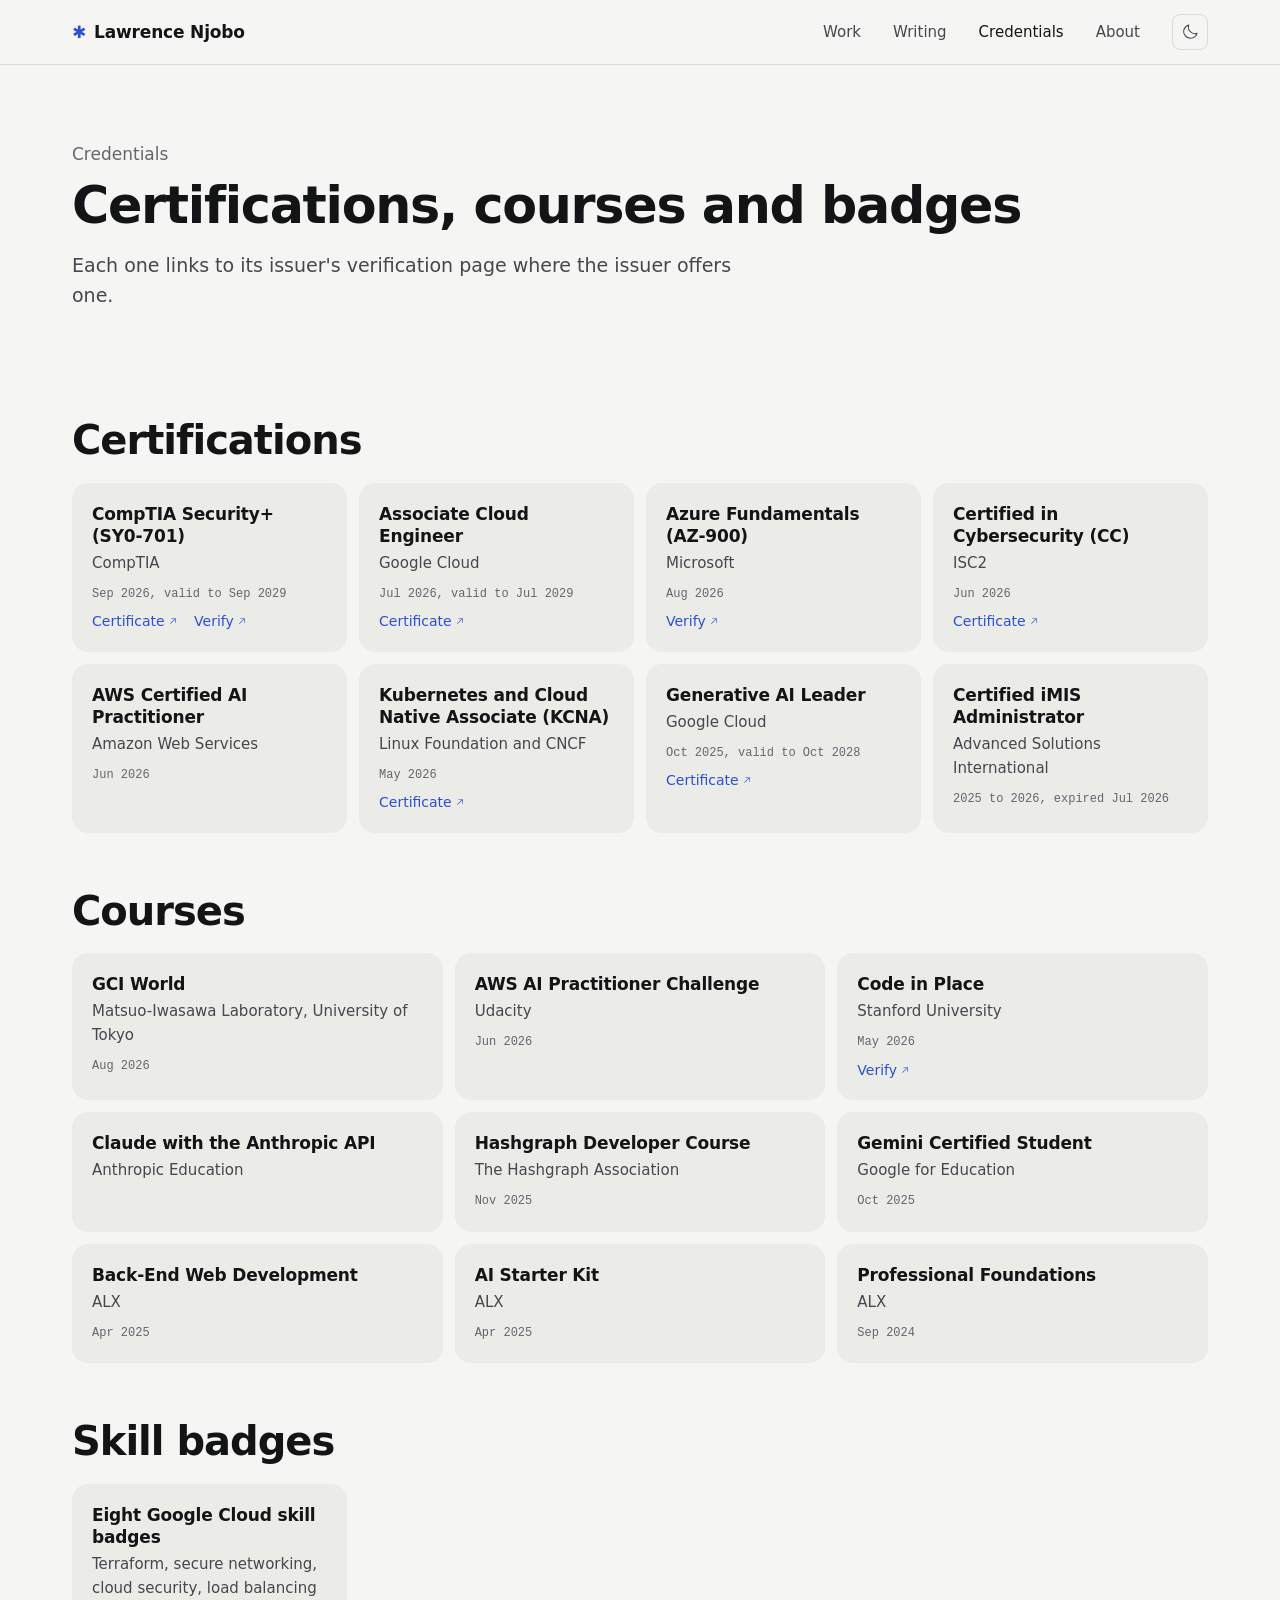
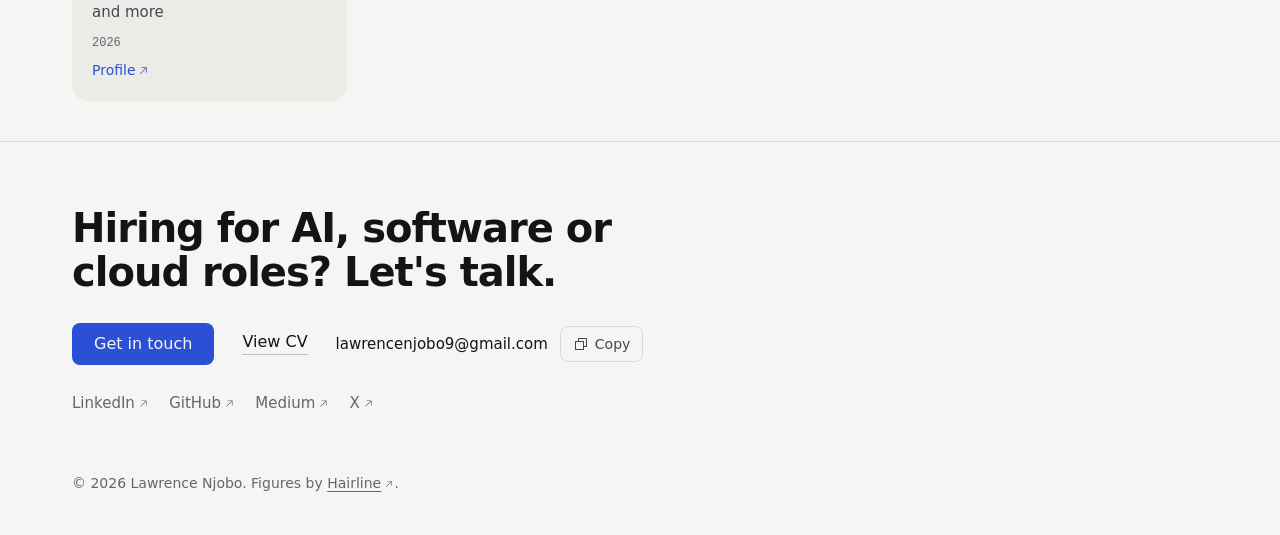
==== commit 3157c68e: "CV: a page on the site, and a PDF printed from it Replaces the rxresu.me link with /cv.html, written" ====
--- a/credentials.html
+++ b/credentials.html
@@ -21,7 +21,7 @@
   <link rel="preload" href="/assets/fonts/satoshi-700-normal.woff2" as="font" type="font/woff2" crossorigin>
   <link rel="preload" href="/assets/fonts/satoshi-400-normal.woff2" as="font" type="font/woff2" crossorigin>
   <script>(function(){var d=document.documentElement;d.classList.add("js");try{if(localStorage.getItem("theme")==="dark")d.setAttribute("data-theme","dark")}catch(e){}})()</script>
-  <link rel="stylesheet" href="/css/style.css?v=9567015414">
+  <link rel="stylesheet" href="/css/style.css?v=8dce97eef4">
   <script type="module" src="/js/site.js?v=8cb69b5b46"></script>
 </head>
 <body>
@@ -90,7 +90,7 @@
     <p class="footer__sign">Hiring for AI, software or cloud roles? Let's talk.</p>
     <div class="footer__row">
       <a class="btn" href="mailto:lawrencenjobo9@gmail.com">Get in touch</a>
-      <a class="link-quiet" href="https://rxresu.me/albertnjobo/lawrence-njobo-resume" target="_blank" rel="noopener">View CV</a>
+      <a class="link-quiet" href="/cv.html">View CV</a>
       <p class="contact-line"><span class="contact-line__email">lawrencenjobo9@gmail.com</span><button class="copy" type="button" data-copy="lawrencenjobo9@gmail.com" aria-label="Copy email address"><svg class="icon-copy" aria-hidden="true" xmlns="http://www.w3.org/2000/svg" viewBox="0 0 256 256" fill="currentColor"><path d="M216,32H88a8,8,0,0,0-8,8V80H40a8,8,0,0,0-8,8V216a8,8,0,0,0,8,8H168a8,8,0,0,0,8-8V176h40a8,8,0,0,0,8-8V40A8,8,0,0,0,216,32ZM160,208H48V96H160Zm48-48H176V88a8,8,0,0,0-8-8H96V48H208Z"/></svg><svg class="icon-check" aria-hidden="true" xmlns="http://www.w3.org/2000/svg" viewBox="0 0 256 256" fill="currentColor"><path d="M229.66,77.66l-128,128a8,8,0,0,1-11.32,0l-56-56a8,8,0,0,1,11.32-11.32L96,188.69,218.34,66.34a8,8,0,0,1,11.32,11.32Z"/></svg><span class="copy__label">Copy</span></button><span class="sr-only" role="status" aria-live="polite"></span></p>
       <ul class="footer__links" aria-label="Profiles">
         <li><a href="https://www.linkedin.com/in/lawrence-njobo" target="_blank" rel="noopener">LinkedIn</a></li>
--- a/css/style.css
+++ b/css/style.css
@@ -141,6 +141,11 @@
 .btn:active { transform: scale(0.98); }
 .link-quiet { font: 500 1rem/1 var(--sans); text-decoration: none; border-bottom: 1px solid var(--rule-strong-c); padding-bottom: 4px; white-space: nowrap; }
 .link-quiet:hover { border-color: var(--ink); }
+/* Small text links keep their look but get a 44px tap target from an invisible layer centred on them. */
+.link-quiet, .footer__links a, .also a, .cred__verify { position: relative; }
+.link-quiet::before, .footer__links a::before, .also a::before, .cred__verify::before {
+  content: ""; position: absolute; left: 50%; top: 50%; width: max(100% + 8px, 44px); height: max(100%, 44px); transform: translate(-50%, -50%);
+}
 
 /* Contact line: the address as text, with a copy control (Phosphor icons). */
 .contact-line { display: flex; flex-wrap: wrap; align-items: center; gap: 8px 12px; margin: 20px 0 0; font-size: 0.9375rem; color: var(--ink-soft); max-width: none; }
@@ -266,7 +271,7 @@
 .also { margin-top: 40px; display: grid; gap: 20px 32px; grid-template-columns: 1fr; }
 @media (min-width: 900px) { .also { grid-template-columns: 160px 1fr; } }
 .also__label { font: 500 0.9375rem/1.4 var(--sans); color: var(--ink-mute); }
-.also ul { list-style: none; margin: 0; padding: 0; display: flex; flex-wrap: wrap; gap: 12px 28px; }
+.also ul { list-style: none; margin: 0; padding: 0; display: flex; flex-wrap: wrap; gap: 20px 28px; }
 .also a { font-weight: 500; }
 .also span { color: var(--ink-mute); font-size: 0.9375rem; }
 
@@ -370,3 +375,67 @@
   .work__item:hover .arrow { transform: none; }
   .btn:active, .work__item:active { transform: none; }
 }
+
+/* CV: one page on the site that prints to A4 and is the source of the PDF. */
+.cv__contact { list-style: none; margin: 20px 0 0; padding: 0; display: flex; flex-wrap: wrap; gap: 6px 24px; font-size: 0.9375rem; }
+.cv__contact a { color: var(--ink-soft); text-decoration: none; }
+.cv__contact a:hover { color: var(--ink); text-decoration: underline; }
+.cv__actions { display: flex; flex-wrap: wrap; align-items: center; gap: 16px 28px; margin-top: 28px; }
+.cv__section { display: grid; gap: 12px 48px; padding: 32px 0; border-top: 1px solid var(--rule-c); }
+@media (min-width: 900px) { .cv__section { grid-template-columns: 200px 1fr; } }
+.cv__section h2 { font-size: var(--fs-h3); line-height: 1.3; letter-spacing: -0.012em; margin: 0; }
+.cv__section p { max-width: var(--measure); margin: 0; color: var(--ink-soft); }
+.cv__entries { display: grid; gap: 28px; }
+.cv__entry header { display: grid; grid-template-columns: 1fr auto; gap: 0 24px; align-items: baseline; }
+.cv__entry h3 { font: 700 1.0625rem/1.35 var(--sans); letter-spacing: -0.01em; margin: 0; }
+.cv__entry h3 a { color: inherit; text-decoration-color: var(--rule-strong-c); text-underline-offset: 3px; }
+.cv__entry h3 a:hover { text-decoration-color: currentColor; }
+.cv__entry .cv__org { grid-column: 1; color: var(--ink-soft); font-weight: 500; font-size: 0.9375rem; }
+.cv__org a { color: inherit; text-underline-offset: 3px; }
+.cv__entry .cv__date { grid-column: 2; grid-row: 1; }
+.cv__date { font: 500 0.8125rem/1.6 var(--mono); color: var(--ink-mute); white-space: nowrap; }
+.cv__entry ul, .cv__plain { margin: 8px 0 0; padding-left: 1.1em; color: var(--ink-soft); max-width: var(--measure); }
+.cv__plain { margin: 0; }
+.cv__entry li, .cv__plain li { margin: 4px 0; padding-left: 2px; }
+.cv__entry li::marker, .cv__plain li::marker { color: var(--ink-mute); }
+.cv__certs { list-style: none; margin: 0; padding: 0; display: grid; gap: 6px; max-width: var(--measure); }
+.cv__certs li { display: flex; flex-wrap: wrap; justify-content: space-between; gap: 0 24px; padding-bottom: 6px; border-bottom: 1px solid var(--rule-c); }
+.cv__certs li:last-child { border-bottom: 0; }
+.cv__more { margin-top: 20px !important; }
+.cv__skills { margin: 0; display: grid; gap: 10px; max-width: var(--measure); }
+.cv__skills div { display: grid; gap: 0 24px; }
+@media (min-width: 600px) { .cv__skills div { grid-template-columns: 200px 1fr; } }
+.cv__skills dt { font-weight: 700; font-size: 0.9375rem; }
+.cv__skills dd { margin: 0; color: var(--ink-soft); }
+@media (max-width: 599px) { .cv__entry header { grid-template-columns: 1fr; } .cv__entry .cv__date { grid-column: 1; grid-row: auto; } }
+
+/* Printing the CV (and building the PDF from it): A4, black on white, no site chrome. */
+@page { size: A4; margin: 12mm 13mm; }
+@media print {
+  body:has(.cv) { background: #fff; color: #000; font-size: 9.2pt; line-height: 1.38; }
+  body:has(.cv) .nav, body:has(.cv) .footer, body:has(.cv) .skip, .cv__actions, .cv__more { display: none !important; }
+  .cv { --ink: #000; --ink-soft: #222; --ink-mute: #555; --rule-c: #d4d4d4; --rule-strong-c: #999; padding: 0; max-width: none; }
+  .cv .case-hero { padding: 0 0 8pt; }
+  .cv .eyebrow { display: none; }
+  .cv h1 { font-size: 21pt; margin: 0 0 2pt; }
+  .cv .lead { font-size: 10.5pt; margin: 0; }
+  .cv__contact { margin-top: 5pt; font-size: 9pt; gap: 2pt 14pt; }
+  .cv__section { grid-template-columns: 30mm 1fr; gap: 0 4mm; padding: 5pt 0; break-inside: auto; }
+  .cv__section h2 { font-size: 9pt; text-transform: uppercase; letter-spacing: 0.04em; }
+  .cv__section p, .cv__entry ul, .cv__plain, .cv__certs, .cv__skills { max-width: none; }
+  .cv__entries { gap: 6pt; }
+  .cv__entry { break-inside: avoid; }
+  .cv__entry h3 { font-size: 10pt; }
+  .cv__entry .cv__org { font-size: 9pt; }
+  .cv__date { font-size: 8pt; }
+  .cv__entry ul { margin-top: 2pt; }
+  .cv__entry li, .cv__plain li { margin: 0.5pt 0; }
+  .cv__certs { gap: 1.5pt; }
+  .cv__certs li { padding-bottom: 1.5pt; }
+  .cv__skills { gap: 2pt; }
+  .cv__skills div { grid-template-columns: 38mm 1fr; }
+  .cv__skills dt { font-size: 9.4pt; }
+  .cv a { color: inherit; text-decoration: none; }
+  .cv .ext::after, .cv .sr-only { display: none; }
+}
+
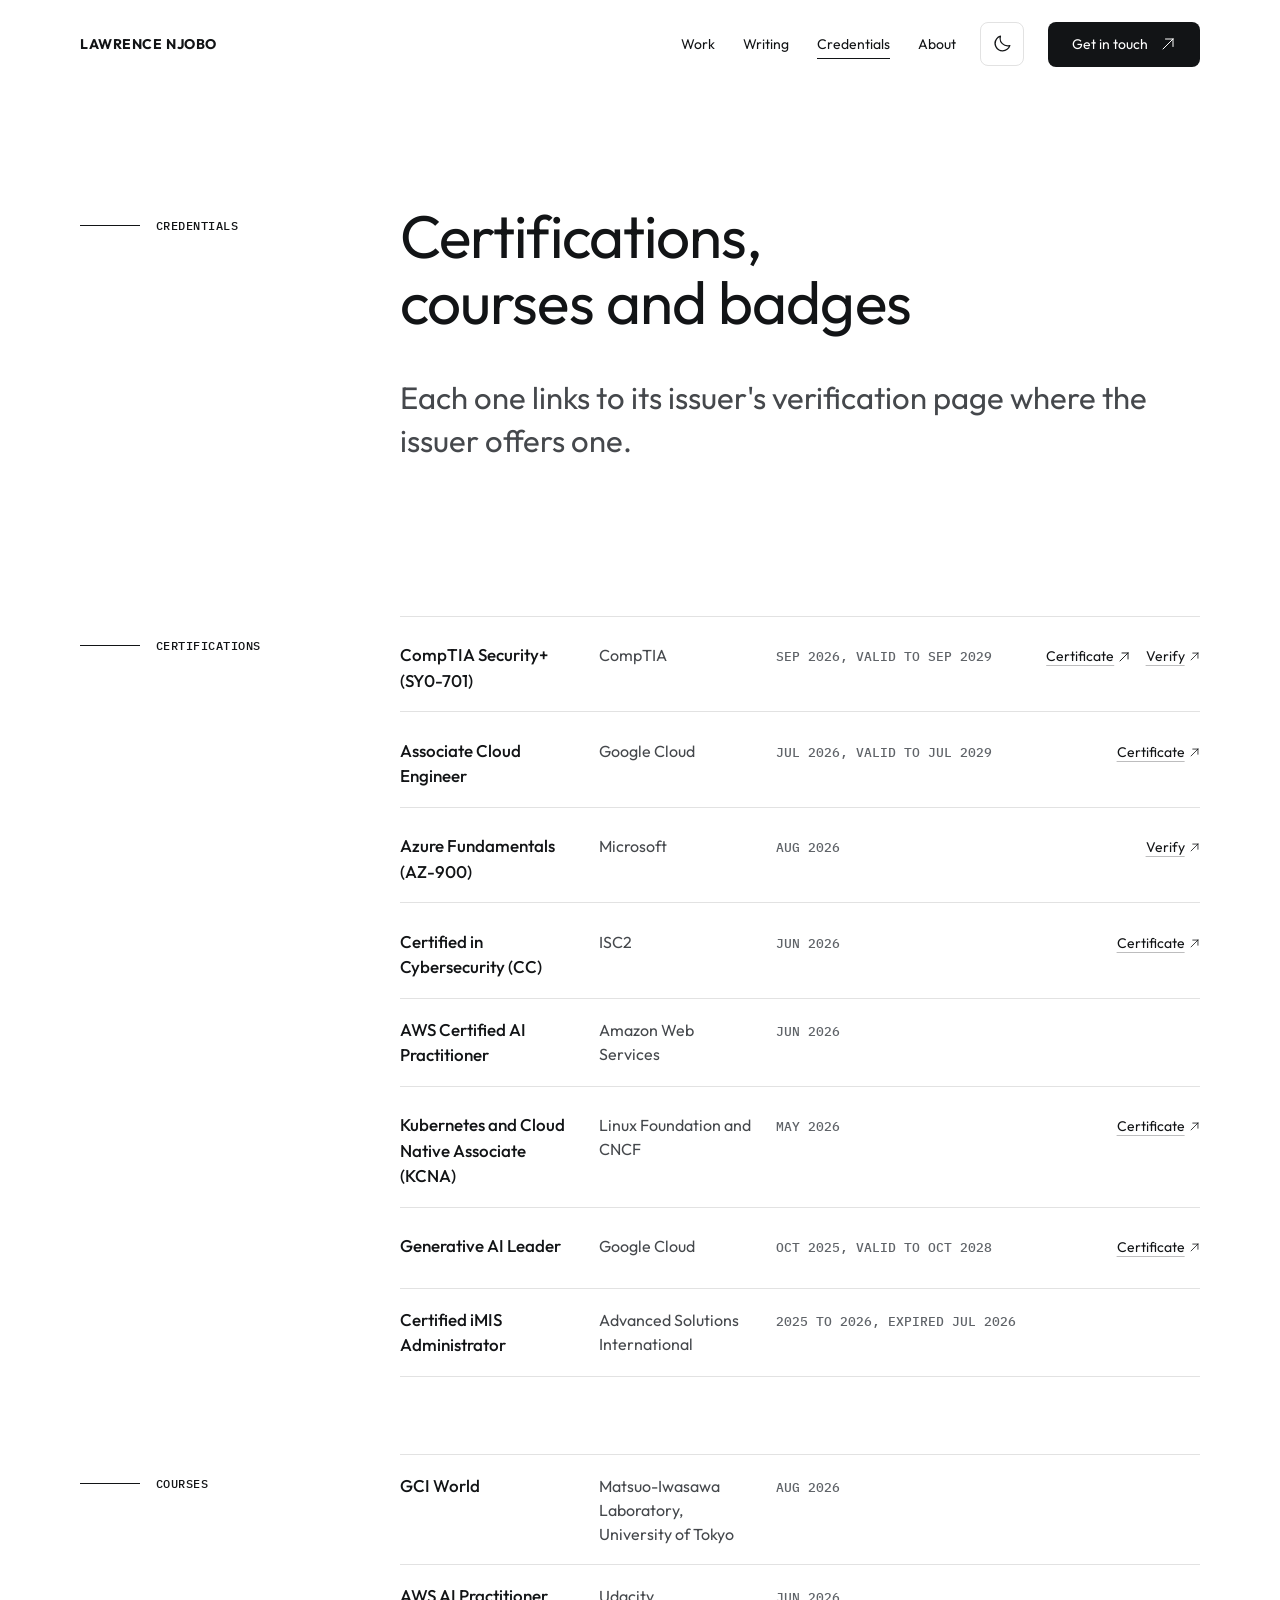
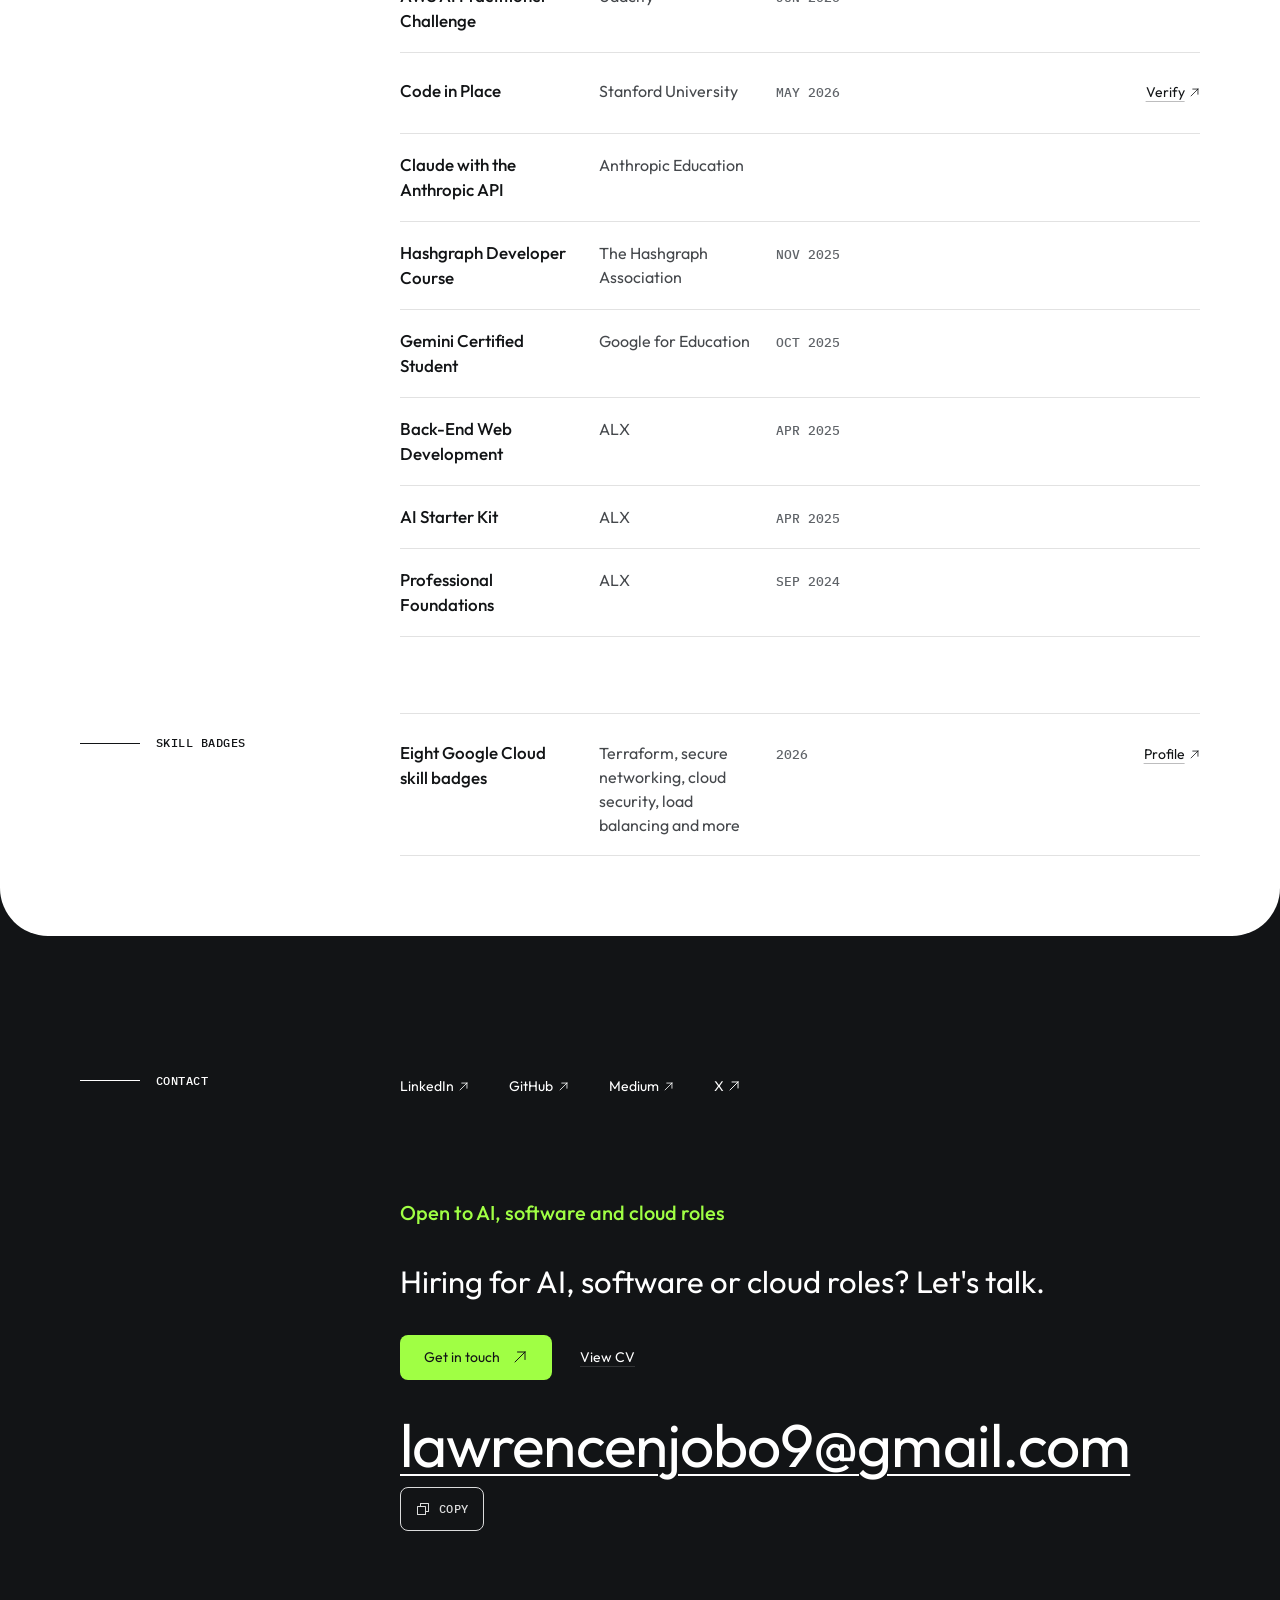
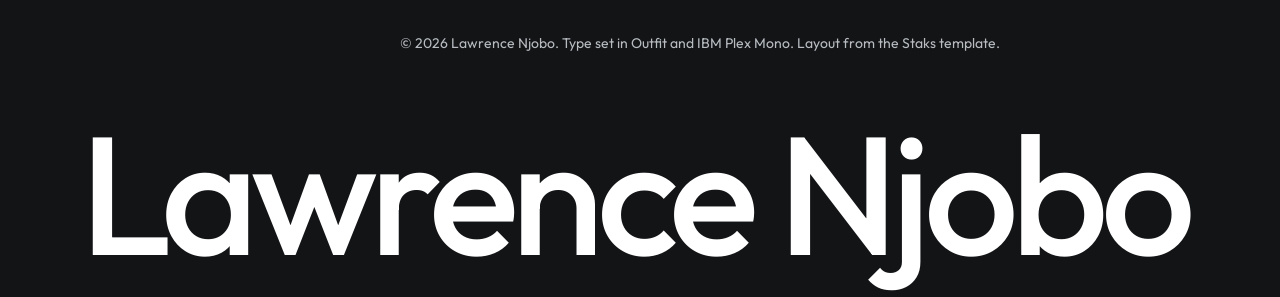
==== commit 675e095c: "Redesign on the Staks layout, with the name up front Outfit and IBM Plex Mono replace Satoshi and th" ====
--- a/credentials.html
+++ b/credentials.html
@@ -15,33 +15,35 @@
   <meta property="og:image:height" content="630">
   <meta property="og:image:alt" content="Lawrence Njobo. Practical AI builder, cloud and security. From procurement agents to learning games for children who learn differently.">
   <meta name="twitter:card" content="summary_large_image">
-  <meta name="theme-color" content="#f5f5f3">
+  <meta name="theme-color" content="#ffffff">
   <link rel="icon" type="image/svg+xml" href="/favicon.svg">
   <link rel="icon" type="image/png" href="/favicon.png">
-  <link rel="preload" href="/assets/fonts/satoshi-700-normal.woff2" as="font" type="font/woff2" crossorigin>
-  <link rel="preload" href="/assets/fonts/satoshi-400-normal.woff2" as="font" type="font/woff2" crossorigin>
+  <link rel="preload" href="/assets/fonts/outfit-400.woff2" as="font" type="font/woff2" crossorigin>
+  <link rel="preload" href="/assets/fonts/outfit-500.woff2" as="font" type="font/woff2" crossorigin>
   <script>(function(){var d=document.documentElement;d.classList.add("js");try{if(localStorage.getItem("theme")==="dark")d.setAttribute("data-theme","dark")}catch(e){}})()</script>
-  <link rel="stylesheet" href="/css/style.css?v=8dce97eef4">
-  <script type="module" src="/js/site.js?v=8cb69b5b46"></script>
+  <link rel="stylesheet" href="/css/style.css?v=c8f6865624">
+  <script type="module" src="/js/site.js?v=697c341ee2"></script>
 </head>
 <body>
 <a class="skip" href="#main">Skip to content</a>
+<div class="sheet">
 <header class="nav">
   <div class="wrap nav__inner">
-    <a class="nav__logo" href="/"><span aria-hidden="true">&#x2731;</span>Lawrence Njobo</a>
+    <a class="nav__logo" href="/">Lawrence Njobo</a>
     <div class="nav__end">
-    <nav class="nav__links" aria-label="Main">
-      <a href="/#work">Work</a>
-      <a href="/#writing">Writing</a>
-      <a href="/credentials.html">Credentials</a>
-      <a href="/#about">About</a>
-    </nav>
+      <nav class="nav__links" aria-label="Main">
+        <a href="/#work">Work</a>
+        <a href="/#writing">Writing</a>
+        <a href="/credentials.html">Credentials</a>
+        <a href="/#about">About</a>
+      </nav>
       <button class="theme-toggle" type="button" aria-label="Dark mode" aria-pressed="false"><!-- Phosphor Icons, MIT --><svg class="icon-moon" aria-hidden="true" xmlns="http://www.w3.org/2000/svg" viewBox="0 0 256 256" fill="currentColor"><path d="M233.54,142.23a8,8,0,0,0-8-2,88.08,88.08,0,0,1-109.8-109.8,8,8,0,0,0-10-10,104.84,104.84,0,0,0-52.91,37A104,104,0,0,0,136,224a103.09,103.09,0,0,0,62.52-20.88,104.84,104.84,0,0,0,37-52.91A8,8,0,0,0,233.54,142.23ZM188.9,190.34A88,88,0,0,1,65.66,67.11a89,89,0,0,1,31.4-26A106,106,0,0,0,96,56,104.11,104.11,0,0,0,200,160a106,106,0,0,0,14.92-1.06A89,89,0,0,1,188.9,190.34Z"/></svg><svg class="icon-sun" aria-hidden="true" xmlns="http://www.w3.org/2000/svg" viewBox="0 0 256 256" fill="currentColor"><path d="M120,40V16a8,8,0,0,1,16,0V40a8,8,0,0,1-16,0Zm72,88a64,64,0,1,1-64-64A64.07,64.07,0,0,1,192,128Zm-16,0a48,48,0,1,0-48,48A48.05,48.05,0,0,0,176,128ZM58.34,69.66A8,8,0,0,0,69.66,58.34l-16-16A8,8,0,0,0,42.34,53.66Zm0,116.68-16,16a8,8,0,0,0,11.32,11.32l16-16a8,8,0,0,0-11.32-11.32ZM192,72a8,8,0,0,0,5.66-2.34l16-16a8,8,0,0,0-11.32-11.32l-16,16A8,8,0,0,0,192,72Zm5.66,114.34a8,8,0,0,0-11.32,11.32l16,16a8,8,0,0,0,11.32-11.32ZM48,128a8,8,0,0,0-8-8H16a8,8,0,0,0,0,16H40A8,8,0,0,0,48,128Zm80,80a8,8,0,0,0-8,8v24a8,8,0,0,0,16,0V216A8,8,0,0,0,128,208Zm112-88H216a8,8,0,0,0,0,16h24a8,8,0,0,0,0-16Z"/></svg></button>
+      <a class="btn" href="mailto:lawrencenjobo9@gmail.com">Get in touch <svg class="icon-arrow" aria-hidden="true" viewBox="0 0 24 24"><path fill="none" stroke="currentColor" stroke-linecap="round" stroke-linejoin="round" stroke-width="1.5" d="m4.5 19.5l15-15m0 0H8.25m11.25 0v11.25"/></svg></a>
     </div>
   </div>
 </header>
 
-<main id="main" class="wrap">
+<main id="main" class="wrap inner">
   <section class="case-hero">
     <p class="eyebrow">Credentials</p>
     <h1>Certifications, courses and badges</h1>
@@ -50,7 +52,7 @@
 
   <section class="reveal">
     <h2 class="creds__group">Certifications</h2>
-    <ul class="creds">
+    <ul class="creds" data-stagger>
       <li class="cred"><span class="cred__name">CompTIA Security+ (SY0-701)</span><span class="cred__issuer">CompTIA</span><span class="cred__date">Sep 2026, valid to Sep 2029</span><span class="cred__links"><a class="cred__verify" href="/assets/images/certs/security-plus.webp" target="_blank" rel="noopener"><span class="sr-only">Security+ </span>Certificate</a><a class="cred__verify" href="https://verify.comptia.org" target="_blank" rel="noopener">Verify</a></span></li>
       <li class="cred"><span class="cred__name">Associate Cloud Engineer</span><span class="cred__issuer">Google Cloud</span><span class="cred__date">Jul 2026, valid to Jul 2029</span><a class="cred__verify" href="/assets/images/certs/google-associate-cloud-engineer.webp" target="_blank" rel="noopener"><span class="sr-only">Associate Cloud Engineer </span>Certificate</a></li>
       <li class="cred"><span class="cred__name">Azure Fundamentals (AZ-900)</span><span class="cred__issuer">Microsoft</span><span class="cred__date">Aug 2026</span><a class="cred__verify" href="https://learn.microsoft.com/en-us/users/lawrencenjobo-4790/credentials" target="_blank" rel="noopener">Verify</a></li>
@@ -64,7 +66,7 @@
 
   <section class="reveal">
     <h2 class="creds__group">Courses</h2>
-    <ul class="creds creds--3">
+    <ul class="creds" data-stagger>
       <li class="cred"><span class="cred__name">GCI World</span><span class="cred__issuer">Matsuo-Iwasawa Laboratory, University of Tokyo</span><span class="cred__date">Aug 2026</span></li>
       <li class="cred"><span class="cred__name">AWS AI Practitioner Challenge</span><span class="cred__issuer">Udacity</span><span class="cred__date">Jun 2026</span></li>
       <li class="cred"><span class="cred__name">Code in Place</span><span class="cred__issuer">Stanford University</span><span class="cred__date">May 2026</span><a class="cred__verify" href="https://codeinplace.stanford.edu/cip6/certificate/so054m" target="_blank" rel="noopener">Verify</a></li>
@@ -79,19 +81,17 @@
 
   <section class="reveal">
     <h2 class="creds__group">Skill badges</h2>
-    <ul class="creds">
+    <ul class="creds" data-stagger>
       <li class="cred"><span class="cred__name">Eight Google Cloud skill badges</span><span class="cred__issuer">Terraform, secure networking, cloud security, load balancing and more</span><span class="cred__date">2026</span><a class="cred__verify" href="https://www.skills.google/public_profiles/a031f2fd-0d0a-41ca-ae7c-ebf8b175b38c" target="_blank" rel="noopener">Profile</a></li>
     </ul>
   </section>
 </main>
+</div>
 
 <footer class="footer">
   <div class="wrap">
-    <p class="footer__sign">Hiring for AI, software or cloud roles? Let's talk.</p>
-    <div class="footer__row">
-      <a class="btn" href="mailto:lawrencenjobo9@gmail.com">Get in touch</a>
-      <a class="link-quiet" href="/cv.html">View CV</a>
-      <p class="contact-line"><span class="contact-line__email">lawrencenjobo9@gmail.com</span><button class="copy" type="button" data-copy="lawrencenjobo9@gmail.com" aria-label="Copy email address"><svg class="icon-copy" aria-hidden="true" xmlns="http://www.w3.org/2000/svg" viewBox="0 0 256 256" fill="currentColor"><path d="M216,32H88a8,8,0,0,0-8,8V80H40a8,8,0,0,0-8,8V216a8,8,0,0,0,8,8H168a8,8,0,0,0,8-8V176h40a8,8,0,0,0,8-8V40A8,8,0,0,0,216,32ZM160,208H48V96H160Zm48-48H176V88a8,8,0,0,0-8-8H96V48H208Z"/></svg><svg class="icon-check" aria-hidden="true" xmlns="http://www.w3.org/2000/svg" viewBox="0 0 256 256" fill="currentColor"><path d="M229.66,77.66l-128,128a8,8,0,0,1-11.32,0l-56-56a8,8,0,0,1,11.32-11.32L96,188.69,218.34,66.34a8,8,0,0,1,11.32,11.32Z"/></svg><span class="copy__label">Copy</span></button><span class="sr-only" role="status" aria-live="polite"></span></p>
+    <div class="row">
+      <h2 class="label">Contact</h2>
       <ul class="footer__links" aria-label="Profiles">
         <li><a href="https://www.linkedin.com/in/lawrence-njobo" target="_blank" rel="noopener">LinkedIn</a></li>
         <li><a href="https://github.com/AlbertNjobo" target="_blank" rel="noopener">GitHub</a></li>
@@ -99,7 +99,16 @@
         <li><a href="https://x.com/Lawrence_Njobo" target="_blank" rel="noopener">X</a></li>
       </ul>
     </div>
-    <p class="footer__copy">© 2026 Lawrence Njobo. Figures by <a href="https://hairline.lucasmarkes.com" target="_blank" rel="noopener">Hairline</a>.</p>
+    <div class="row">
+      <div class="footer__body content">
+        <p class="footer__avail">Open to AI, software and cloud roles</p>
+        <p class="footer__sign">Hiring for AI, software or cloud roles? Let's talk.</p>
+        <div class="footer__row"><a class="btn btn--lime" href="mailto:lawrencenjobo9@gmail.com">Get in touch <svg class="icon-arrow" aria-hidden="true" viewBox="0 0 24 24"><path fill="none" stroke="currentColor" stroke-linecap="round" stroke-linejoin="round" stroke-width="1.5" d="m4.5 19.5l15-15m0 0H8.25m11.25 0v11.25"/></svg></a><a class="link-quiet" href="/cv.html">View CV</a></div>
+        <div><a class="footer__email" href="mailto:lawrencenjobo9@gmail.com">lawrencenjobo9@gmail.com</a><p class="contact-line"><span class="contact-line__email sr-only">lawrencenjobo9@gmail.com</span><button class="copy" type="button" data-copy="lawrencenjobo9@gmail.com" aria-label="Copy email address"><svg class="icon-copy" aria-hidden="true" xmlns="http://www.w3.org/2000/svg" viewBox="0 0 256 256" fill="currentColor"><path d="M216,32H88a8,8,0,0,0-8,8V80H40a8,8,0,0,0-8,8V216a8,8,0,0,0,8,8H168a8,8,0,0,0,8-8V176h40a8,8,0,0,0,8-8V40A8,8,0,0,0,216,32ZM160,208H48V96H160Zm48-48H176V88a8,8,0,0,0-8-8H96V48H208Z"/></svg><svg class="icon-check" aria-hidden="true" xmlns="http://www.w3.org/2000/svg" viewBox="0 0 256 256" fill="currentColor"><path d="M229.66,77.66l-128,128a8,8,0,0,1-11.32,0l-56-56a8,8,0,0,1,11.32-11.32L96,188.69,218.34,66.34a8,8,0,0,1,11.32,11.32Z"/></svg><span class="copy__label">Copy</span></button><span class="sr-only" role="status" aria-live="polite"></span></p></div>
+      </div>
+    </div>
+    <div class="row"><p class="footer__copy content">© 2026 Lawrence Njobo. Type set in Outfit and IBM Plex Mono. Layout from the Staks template.</p></div>
+    <p class="footer__mark" aria-hidden="true">Lawrence Njobo</p>
   </div>
 </footer>
 </body>
--- a/css/style.css
+++ b/css/style.css
@@ -1,441 +1,544 @@
-/* Lawrence Njobo: monochrome + cobalt, Satoshi, Hairline figures. Light by default; dark via the nav toggle. */
-@font-face { font-family: "Satoshi"; src: url("/assets/fonts/satoshi-400-normal.woff2") format("woff2"); font-weight: 400; font-style: normal; font-display: swap; }
-@font-face { font-family: "Satoshi"; src: url("/assets/fonts/satoshi-400-italic.woff2") format("woff2"); font-weight: 400; font-style: italic; font-display: swap; }
-@font-face { font-family: "Satoshi"; src: url("/assets/fonts/satoshi-500-normal.woff2") format("woff2"); font-weight: 500; font-style: normal; font-display: swap; }
-@font-face { font-family: "Satoshi"; src: url("/assets/fonts/satoshi-700-normal.woff2") format("woff2"); font-weight: 700; font-style: normal; font-display: swap; }
-@font-face { font-family: "JetBrains Mono"; src: url("/assets/fonts/jetbrains-mono-500.woff2") format("woff2"); font-weight: 500; font-style: normal; font-display: swap; }
+/* Lawrence Njobo. Built on the Staks layout: Outfit and IBM Plex Mono, ink on white, a 320px label column,
+   tag colours for disciplines, and a dark contact footer the page lifts off. Light by default; dark via the toggle. */
+@font-face { font-family: "Outfit"; src: url("/assets/fonts/outfit-400.woff2") format("woff2"); font-weight: 400; font-style: normal; font-display: swap; }
+@font-face { font-family: "Outfit"; src: url("/assets/fonts/outfit-500.woff2") format("woff2"); font-weight: 500; font-style: normal; font-display: swap; }
+@font-face { font-family: "Outfit"; src: url("/assets/fonts/outfit-700.woff2") format("woff2"); font-weight: 700; font-style: normal; font-display: swap; }
+@font-face { font-family: "IBM Plex Mono"; src: url("/assets/fonts/ibm-plex-mono-500.woff2") format("woff2"); font-weight: 500; font-style: normal; font-display: swap; }
 
 :root {
   color-scheme: light;
-  --bg: #f5f5f3;
-  --surface: #ebebe8;
-  --ink: #131416;
-  --ink-soft: #44474d;
-  --ink-mute: #62666d;
-  --accent: #2b50d6;
-  --on-accent: #f5f5f3;
-  --rule-c: rgb(19 20 22 / 0.12);
-  --rule-strong-c: rgb(19 20 22 / 0.24);
-  --shadow-soft: 0 1px 2px rgb(19 20 22 / 0.06), 0 8px 24px rgb(19 20 22 / 0.06);
-
-  /* Hairline figure theme. */
-  --hairline-plate: var(--bg);
-  --hairline-hi: var(--ink);
-  --hairline-edge: #9a9da4;
-  --hairline-mid: #c3c5ca;
-  --hairline-lo: #e1e2e5;
-  --hairline-stroke: 0.9;
-
-  /* Radius system: 8px for small controls and images, 16px for cards. */
-  --r-sm: 8px; --r-lg: 16px;
-
-  --sans: "Satoshi", ui-sans-serif, system-ui, -apple-system, "Segoe UI", sans-serif;
-  --mono: "JetBrains Mono", ui-monospace, "SFMono-Regular", Menlo, monospace;
-
-  --fs-body: 1.0625rem;
-  --fs-lead: clamp(1.0625rem, 1rem + 0.3vw, 1.1875rem);
-  --fs-h3: clamp(1.1875rem, 1.1rem + 0.4vw, 1.375rem);
-  --fs-h2: clamp(1.75rem, 1.4rem + 1.4vw, 2.5rem);
-  --fs-h1: clamp(2rem, 1.25rem + 2.4vw, 3.25rem);
-  --fs-number: clamp(2.75rem, 2rem + 3vw, 4.5rem);
-
-  --gutter: 16px;
-  --max: 1200px;
-  --measure: 36em; /* about 70 characters of Satoshi; ch overestimates it */
+  --page: #ffffff;
+  --panel: #f5f5f5;
+  --card: #ffffff;
+  --ink: #121416;
+  --ink-soft: #45484c;
+  --ink-mute: #5f6368;
+  --rule: rgb(18 20 22 / 0.12);
+  --rule-strong: rgb(18 20 22 / 0.28);
+  --chip: rgb(18 20 22 / 0.09);
+  --btn: #121416;
+  --on-btn: #ffffff;
+  --shot-shadow: 0 2px 4px rgb(18 20 22 / 0.06), 0 18px 40px -12px rgb(18 20 22 / 0.22);
+
+  /* Tags and marks always carry ink text, in both themes. */
+  --cyan: #30e0ff;
+  --yellow: #f9ff44;
+  --amber: #ffce47;
+  --lime: #a0ff44;
+  --tag-ink: #121416;
+  /* Design-tool selection blue, for the handles borrowed from Kush Bothra's canvas. */
+  --select: #0d99ff;
+
+  /* Footer: the page lifts off this. */
+  --foot: #121416;
+  --foot-ink: #ffffff;
+  --foot-soft: #b8bcc1;
+  --foot-rule: rgb(255 255 255 / 0.14);
+
+  --sans: "Outfit", ui-sans-serif, system-ui, -apple-system, "Segoe UI", sans-serif;
+  --mono: "IBM Plex Mono", ui-monospace, "SFMono-Regular", Menlo, monospace;
+
+  --fs-display: clamp(2rem, 1.2rem + 3.2vw, 3.8125rem);
+  --fs-statement: clamp(1.4375rem, 1.15rem + 1vw, 1.9375rem);
+  --fs-big: 1.25rem;
+  --fs-body: 1rem;
+  --measure: 68ch;
+
+  --gutter: 20px;
+  --label-col: 320px;
+  --r: 8px;
+  --ease-out: cubic-bezier(0.16, 1, 0.3, 1);
 }
 :root[data-theme="dark"] {
   color-scheme: dark;
-    --bg: #0f1012;
-  --surface: #1a1b1f;
-  --ink: #ecedef;
-  --ink-soft: #b4b7bd;
-  --ink-mute: #8c9097;
-  --accent: #7d98ff;
-  --on-accent: #0f1012;
-  --rule-c: rgb(236 237 239 / 0.12);
-  --rule-strong-c: rgb(236 237 239 / 0.24);
-  --shadow-soft: 0 1px 2px rgb(0 0 0 / 0.3), 0 8px 24px rgb(0 0 0 / 0.25);
-  --hairline-edge: #5b5e65;
-  --hairline-mid: #3b3d42;
-  --hairline-lo: #26272b;
-}
-@media (min-width: 768px) { :root { --gutter: 32px; } }
+  --page: #16181b;
+  --panel: #1d2024;
+  --card: #25282c;
+  --ink: #eef0f2;
+  --ink-soft: #bcc0c5;
+  --ink-mute: #9aa0a7;
+  --rule: rgb(238 240 242 / 0.12);
+  --rule-strong: rgb(238 240 242 / 0.3);
+  --chip: rgb(238 240 242 / 0.1);
+  --btn: #eef0f2;
+  --on-btn: #121416;
+  --shot-shadow: 0 2px 4px rgb(0 0 0 / 0.3), 0 18px 40px -12px rgb(0 0 0 / 0.6);
+  --foot: #070809;
+}
+@media (min-width: 720px) { :root { --gutter: 40px; } }
+@media (min-width: 1100px) { :root { --gutter: 80px; } }
 
 *, *::before, *::after { box-sizing: border-box; }
-html { -webkit-text-size-adjust: 100%; scroll-behavior: smooth; }
+html { -webkit-text-size-adjust: 100%; scroll-behavior: smooth; scrollbar-color: var(--rule-strong) transparent; }
 body {
-  margin: 0; background: var(--bg); color: var(--ink);
-  font: 400 var(--fs-body)/1.6 var(--sans);
-  -webkit-font-smoothing: antialiased; text-rendering: optimizeLegibility;
+  margin: 0;
+  background: var(--foot);
+  color: var(--ink);
+  font: 400 var(--fs-body)/1.5 var(--sans);
+  -webkit-font-smoothing: antialiased;
+  text-rendering: optimizeLegibility;
+  caret-color: var(--select);
 }
 img, svg { display: block; max-width: 100%; }
-::selection { background: color-mix(in srgb, var(--accent) 24%, transparent); color: var(--ink); }
-html { scrollbar-color: var(--rule-strong-c) var(--bg); caret-color: var(--accent); }
-a { color: inherit; text-decoration-thickness: 1px; text-underline-offset: 0.2em; }
-a:hover { text-decoration-color: var(--accent); }
-:focus-visible { outline: 2px solid var(--accent); outline-offset: 3px; border-radius: 2px; }
-.sr-only { position: absolute; width: 1px; height: 1px; overflow: hidden; clip: rect(0 0 0 0); white-space: nowrap; }
-.skip { position: absolute; left: -999px; top: 8px; background: var(--ink); color: var(--bg); padding: 8px 12px; border-radius: var(--r-sm); z-index: 10; }
-.skip:focus { left: 8px; }
-
-/* Layout */
-.wrap { width: 100%; max-width: var(--max); margin: 0 auto; padding: 0 var(--gutter); }
-.section { padding-block: clamp(48px, 6vw, 80px); }
-.section h2 { margin-bottom: 32px; }
-.section__head { position: relative; display: grid; gap: 16px 32px; align-items: center; margin-bottom: 32px; }
-.section__head h2 { margin: 0; }
-/* The emblem floats beside the heading, out of flow, so it never adds height to the heading row. */
-@media (min-width: 900px) { .section__head { padding-right: 200px; } .section__head .fig--emblem { position: absolute; right: 0; bottom: -8px; width: 176px; } }
-
-
-/* Type */
-h1, h2, h3 { font-family: var(--sans); font-weight: 700; margin: 0; text-wrap: balance; letter-spacing: -0.025em; }
-h1 { font-size: var(--fs-h1); line-height: 1.08; }
-h2 { font-size: var(--fs-h2); line-height: 1.12; }
-h3 { font-size: var(--fs-h3); line-height: 1.25; font-weight: 500; letter-spacing: -0.012em; }
-p { margin: 0 0 1em; max-width: var(--measure); }
-.lead { font-size: var(--fs-lead); color: var(--ink-soft); }
-/* A quiet role or context line above a page's main heading: sentence case, body face. */
-.eyebrow { margin: 0 0 12px; font: 500 1.0625rem/1.5 var(--sans); color: var(--ink-mute); }
-
-/* Reveal on scroll: hierarchy cue, sections arrive as they are reached. Only armed once site.js is running
-   (it adds .reveal-on), so a script that fails to load can never leave content invisible. */
-.reveal-on .reveal { opacity: 0; transform: translateY(16px); transition: opacity 600ms cubic-bezier(0.16, 1, 0.3, 1), transform 600ms cubic-bezier(0.16, 1, 0.3, 1); }
-.reveal-on .reveal.is-in { opacity: 1; transform: none; }
-
-/* Nav */
-.nav { position: sticky; top: 0; z-index: 5; background: color-mix(in srgb, var(--bg) 90%, transparent); backdrop-filter: blur(8px); border-bottom: 1px solid var(--rule-c); }
-.nav__inner { display: flex; align-items: center; justify-content: space-between; gap: 16px; height: 64px; }
-.nav__logo { font: 700 1.0625rem/1 var(--sans); letter-spacing: -0.01em; white-space: nowrap; text-decoration: none; display: inline-flex; gap: 8px; align-items: center; }
-.nav__logo span { color: var(--accent); font-weight: 400; }
-.nav__links { display: flex; gap: clamp(16px, 3vw, 32px); }
-.nav__links a { font: 500 0.9375rem/1 var(--sans); text-decoration: none; color: var(--ink-soft); padding: 8px 0; }
-.nav__links a:hover, .nav__links a[aria-current="page"] { color: var(--ink); }
-.nav__end { display: flex; align-items: center; gap: clamp(14px, 3vw, 32px); }
-.theme-toggle {
-  display: inline-grid; place-items: center; width: 36px; height: 36px; padding: 0; border-radius: var(--r-sm);
-  border: 1px solid var(--rule-c); background: transparent; color: var(--ink-soft); cursor: pointer;
-  transition: color 160ms ease, border-color 160ms ease, transform 160ms ease;
-}
-.theme-toggle:hover { color: var(--ink); border-color: var(--rule-strong-c); }
-.theme-toggle:active { transform: scale(0.96); }
-.theme-toggle svg { width: 18px; height: 18px; }
+img { height: auto; }
+::selection { background: var(--lime); color: var(--tag-ink); }
+a { color: inherit; text-underline-offset: 4px; text-decoration-thickness: 1px; }
+:focus-visible { outline: 2px solid var(--select); outline-offset: 3px; border-radius: 2px; }
+h1, h2, h3, p { margin: 0; }
+h1, h2, h3 { font-weight: 400; text-wrap: balance; }
+p { text-wrap: pretty; }
+.sr-only { position: absolute; width: 1px; height: 1px; padding: 0; margin: -1px; overflow: hidden; clip: rect(0 0 0 0); white-space: nowrap; border: 0; }
+.skip { position: absolute; left: 12px; top: -60px; z-index: 50; background: var(--btn); color: var(--on-btn); padding: 10px 16px; border-radius: var(--r); text-decoration: none; }
+.skip:focus { top: 12px; }
+
+/* The white page, which lifts off the dark footer at the bottom. */
+.sheet { background: var(--page); border-radius: 0 0 32px 32px; position: relative; z-index: 1; padding-bottom: 40px; }
+@media (min-width: 720px) { .sheet { border-radius: 0 0 48px 48px; padding-bottom: 80px; } }
+.wrap { max-width: 1440px; margin: 0 auto; padding: 0 var(--gutter); }
+
+/* Section rows: a mono label in the left column, content from 320px. */
+.row { display: grid; gap: 20px 0; }
+@media (min-width: 1000px) { .row { grid-template-columns: var(--label-col) minmax(0, 1fr); } }
+.label {
+  display: flex; align-items: center; gap: 16px;
+  font: 500 0.75rem/1.3 var(--mono); letter-spacing: 0.04em; text-transform: uppercase;
+  color: var(--ink); margin: 0; align-self: start; padding-top: 0.75em;
+}
+.label::before { content: ""; width: 60px; height: 1px; background: currentColor; flex: none; }
+.statement { font-size: var(--fs-statement); line-height: 1.4; max-width: 800px; letter-spacing: -0.005em; }
+.section { padding: clamp(80px, 10vw, 160px) 0 0; }
+.section > .wrap > .row + * { margin-top: clamp(40px, 6vw, 80px); }
+.content { min-width: 0; }
+@media (min-width: 1000px) { .content { grid-column: 2; } }
+
+/* ---------- Nav ---------- */
+.nav__inner { display: flex; align-items: center; justify-content: space-between; gap: 16px 32px; min-height: 88px; padding-top: 12px; padding-bottom: 12px; flex-wrap: wrap; }
+.nav__logo { font: 700 0.875rem/1.2 var(--sans); letter-spacing: 0.04em; text-transform: uppercase; text-decoration: none; padding: 12px 0; }
+.nav__end { display: flex; align-items: center; gap: 8px 24px; }
+.nav__links { display: flex; gap: 4px 28px; }
+.nav__links a { font-size: 0.875rem; text-decoration: none; padding: 12px 0; position: relative; }
+.nav__links a::after { content: ""; position: absolute; left: 0; right: 0; bottom: 8px; height: 1px; background: currentColor; transform: scaleX(0); transform-origin: right; transition: transform 0.4s var(--ease-out); }
+.nav__links a:hover::after, .nav__links a[aria-current="page"]::after { transform: scaleX(1); transform-origin: left; }
+.theme-toggle { width: 44px; height: 44px; display: grid; place-items: center; border: 1px solid var(--rule); border-radius: var(--r); background: transparent; color: var(--ink); cursor: pointer; transition: border-color 0.2s, background 0.2s; }
+.theme-toggle:hover { border-color: var(--rule-strong); background: var(--panel); }
+.theme-toggle svg { width: 20px; height: 20px; }
 .theme-toggle .icon-sun, [data-theme="dark"] .theme-toggle .icon-moon { display: none; }
 [data-theme="dark"] .theme-toggle .icon-sun { display: block; }
-/* Phones: logo and theme toggle on one row, the four links on a row beneath. */
-@media (max-width: 520px) {
-  .nav__inner { flex-wrap: wrap; height: auto; padding-block: 12px 4px; row-gap: 4px; }
-  .nav__end { display: contents; }
-  .theme-toggle { order: 2; }
-  .nav__links { order: 3; width: 100%; justify-content: space-between; gap: 12px; }
-  .nav__links a { font-size: 0.9375rem; padding: 10px 0; }
-}
-
-/* Buttons */
+.nav .btn { display: none; }
+@media (min-width: 860px) { .nav .btn { display: inline-flex; } }
+@media (max-width: 640px) {
+  .nav__inner { min-height: 0; padding-top: 8px; padding-bottom: 4px; }
+  .nav__end { width: 100%; justify-content: space-between; }
+  .nav__links { gap: 0 20px; }
+  .theme-toggle { position: absolute; top: 12px; right: var(--gutter); }
+  .nav { position: relative; }
+}
+
+/* ---------- Buttons and links ---------- */
 .btn {
-  display: inline-flex; align-items: center; gap: 8px; padding: 13px 22px; border-radius: var(--r-sm);
-  background: var(--accent); color: var(--on-accent); font: 500 1rem/1 var(--sans); text-decoration: none; white-space: nowrap;
-  transition: transform 160ms ease, filter 160ms ease;
-}
-.btn:hover { filter: brightness(1.08); }
-.btn:active { transform: scale(0.98); }
-.link-quiet { font: 500 1rem/1 var(--sans); text-decoration: none; border-bottom: 1px solid var(--rule-strong-c); padding-bottom: 4px; white-space: nowrap; }
-.link-quiet:hover { border-color: var(--ink); }
-/* Small text links keep their look but get a 44px tap target from an invisible layer centred on them. */
-.link-quiet, .footer__links a, .also a, .cred__verify { position: relative; }
-.link-quiet::before, .footer__links a::before, .also a::before, .cred__verify::before {
-  content: ""; position: absolute; left: 50%; top: 50%; width: max(100% + 8px, 44px); height: max(100%, 44px); transform: translate(-50%, -50%);
-}
-
-/* Contact line: the address as text, with a copy control (Phosphor icons). */
-.contact-line { display: flex; flex-wrap: wrap; align-items: center; gap: 8px 12px; margin: 20px 0 0; font-size: 0.9375rem; color: var(--ink-soft); max-width: none; }
-.contact-line__email { font-weight: 500; color: var(--ink); overflow-wrap: anywhere; }
-/* Controls that need site.js stay hidden until it runs (space kept, so nothing shifts), and out of the page without JavaScript. */
+  display: inline-flex; align-items: center; gap: 12px; min-height: 45px; padding: 12px 24px;
+  border-radius: var(--r); background: var(--btn); color: var(--on-btn); text-decoration: none;
+  font: 400 0.875rem/1.5 var(--sans); white-space: nowrap; border: 0; cursor: pointer;
+  transition: transform 0.2s var(--ease-out), background-color 0.2s;
+}
+.btn:hover { transform: translateY(-1px); }
+.btn:active { transform: translateY(1px) scale(0.98); }
+.btn--lime { background: var(--lime); color: var(--tag-ink); }
+.icon-arrow { width: 16px; height: 16px; flex: none; transition: transform 0.3s var(--ease-out); }
+.btn:hover .icon-arrow { transform: translate(2px, -2px); }
+.link-quiet { display: inline-flex; align-items: center; min-height: 44px; font-size: 0.875rem; text-decoration: underline; text-decoration-color: var(--rule-strong); }
+.link-quiet:hover { text-decoration-color: currentColor; }
+
+/* External links get a small arrow after them. */
+.ext::after {
+  content: ""; display: inline-block; width: 0.8em; height: 0.8em; margin-left: 0.3em; vertical-align: -0.05em;
+  background: currentColor;
+  -webkit-mask: url("data:image/svg+xml,%3Csvg xmlns='http://www.w3.org/2000/svg' viewBox='0 0 24 24'%3E%3Cpath fill='none' stroke='black' stroke-linecap='round' stroke-linejoin='round' stroke-width='1.75' d='m4.5 19.5l15-15m0 0H8.25m11.25 0v11.25'/%3E%3C/svg%3E") center / contain no-repeat;
+          mask: url("data:image/svg+xml,%3Csvg xmlns='http://www.w3.org/2000/svg' viewBox='0 0 24 24'%3E%3Cpath fill='none' stroke='black' stroke-linecap='round' stroke-linejoin='round' stroke-width='1.75' d='m4.5 19.5l15-15m0 0H8.25m11.25 0v11.25'/%3E%3C/svg%3E") center / contain no-repeat;
+}
+
+/* Copy the email address. */
+.contact-line { display: flex; flex-wrap: wrap; align-items: center; gap: 8px 16px; }
 html:not(.site-ready) .copy, html:not(.site-ready) .theme-toggle { visibility: hidden; }
 html:not(.js) .copy, html:not(.js) .theme-toggle { display: none; }
 .copy {
-  display: inline-flex; align-items: center; gap: 6px; min-height: 36px; padding: 0 12px; border-radius: var(--r-sm);
-  border: 1px solid var(--rule-c); background: transparent; color: var(--ink-soft); font: 500 0.875rem/1 var(--sans); cursor: pointer;
-  transition: color 160ms ease, border-color 160ms ease, transform 160ms ease;
-}
-.copy:hover { color: var(--ink); border-color: var(--rule-strong-c); }
-.copy:active { transform: scale(0.97); }
+  display: inline-flex; align-items: center; gap: 8px; min-height: 44px; padding: 8px 14px;
+  border: 1px solid currentColor; border-radius: var(--r); background: transparent; color: inherit;
+  font: 500 0.75rem/1 var(--mono); letter-spacing: 0.04em; text-transform: uppercase; cursor: pointer; opacity: 0.85;
+  transition: opacity 0.2s, background-color 0.2s;
+}
+.copy:hover { opacity: 1; }
 .copy svg { width: 16px; height: 16px; }
 .copy .icon-check, .copy.is-copied .icon-copy { display: none; }
-.copy.is-copied .icon-check { display: block; color: var(--accent); }
-@media (max-width: 520px) { .copy { min-height: 44px; } }
-
-/* Direction arrows (Phosphor arrow-right / arrow-left), drawn as masks in the text colour. */
-.arrow { display: inline-block; width: 20px; height: 20px; flex: none; background: currentColor; -webkit-mask: url("data:image/svg+xml,%3Csvg%20xmlns%3D%22http%3A//www.w3.org/2000/svg%22%20viewBox%3D%220%200%20256%20256%22%20fill%3D%22currentColor%22%3E%3Cpath%20d%3D%22M221.66%2C133.66l-72%2C72a8%2C8%2C0%2C0%2C1-11.32-11.32L196.69%2C136H40a8%2C8%2C0%2C0%2C1%2C0-16H196.69L138.34%2C61.66a8%2C8%2C0%2C0%2C1%2C11.32-11.32l72%2C72A8%2C8%2C0%2C0%2C1%2C221.66%2C133.66Z%22/%3E%3C/svg%3E") center / contain no-repeat; mask: url("data:image/svg+xml,%3Csvg%20xmlns%3D%22http%3A//www.w3.org/2000/svg%22%20viewBox%3D%220%200%20256%20256%22%20fill%3D%22currentColor%22%3E%3Cpath%20d%3D%22M221.66%2C133.66l-72%2C72a8%2C8%2C0%2C0%2C1-11.32-11.32L196.69%2C136H40a8%2C8%2C0%2C0%2C1%2C0-16H196.69L138.34%2C61.66a8%2C8%2C0%2C0%2C1%2C11.32-11.32l72%2C72A8%2C8%2C0%2C0%2C1%2C221.66%2C133.66Z%22/%3E%3C/svg%3E") center / contain no-repeat; transition: transform 200ms ease; }
-.work__item:hover .arrow { transform: translateX(3px); }
-.pager .pager__dir { display: flex; width: fit-content; align-items: center; gap: 6px; }
-.pager__dir--prev::before, .pager__dir--next::after { content: ""; display: inline-block; flex: none; width: 14px; height: 14px; background: currentColor; }
-.pager__dir--prev::before { -webkit-mask: url("data:image/svg+xml,%3Csvg%20xmlns%3D%22http%3A//www.w3.org/2000/svg%22%20viewBox%3D%220%200%20256%20256%22%20fill%3D%22currentColor%22%3E%3Cpath%20d%3D%22M224%2C128a8%2C8%2C0%2C0%2C1-8%2C8H59.31l58.35%2C58.34a8%2C8%2C0%2C0%2C1-11.32%2C11.32l-72-72a8%2C8%2C0%2C0%2C1%2C0-11.32l72-72a8%2C8%2C0%2C0%2C1%2C11.32%2C11.32L59.31%2C120H216A8%2C8%2C0%2C0%2C1%2C224%2C128Z%22/%3E%3C/svg%3E") center / contain no-repeat; mask: url("data:image/svg+xml,%3Csvg%20xmlns%3D%22http%3A//www.w3.org/2000/svg%22%20viewBox%3D%220%200%20256%20256%22%20fill%3D%22currentColor%22%3E%3Cpath%20d%3D%22M224%2C128a8%2C8%2C0%2C0%2C1-8%2C8H59.31l58.35%2C58.34a8%2C8%2C0%2C0%2C1-11.32%2C11.32l-72-72a8%2C8%2C0%2C0%2C1%2C0-11.32l72-72a8%2C8%2C0%2C0%2C1%2C11.32%2C11.32L59.31%2C120H216A8%2C8%2C0%2C0%2C1%2C224%2C128Z%22/%3E%3C/svg%3E") center / contain no-repeat; }
-.pager__dir--next::after { -webkit-mask: url("data:image/svg+xml,%3Csvg%20xmlns%3D%22http%3A//www.w3.org/2000/svg%22%20viewBox%3D%220%200%20256%20256%22%20fill%3D%22currentColor%22%3E%3Cpath%20d%3D%22M221.66%2C133.66l-72%2C72a8%2C8%2C0%2C0%2C1-11.32-11.32L196.69%2C136H40a8%2C8%2C0%2C0%2C1%2C0-16H196.69L138.34%2C61.66a8%2C8%2C0%2C0%2C1%2C11.32-11.32l72%2C72A8%2C8%2C0%2C0%2C1%2C221.66%2C133.66Z%22/%3E%3C/svg%3E") center / contain no-repeat; mask: url("data:image/svg+xml,%3Csvg%20xmlns%3D%22http%3A//www.w3.org/2000/svg%22%20viewBox%3D%220%200%20256%20256%22%20fill%3D%22currentColor%22%3E%3Cpath%20d%3D%22M221.66%2C133.66l-72%2C72a8%2C8%2C0%2C0%2C1-11.32-11.32L196.69%2C136H40a8%2C8%2C0%2C0%2C1%2C0-16H196.69L138.34%2C61.66a8%2C8%2C0%2C0%2C1%2C11.32-11.32l72%2C72A8%2C8%2C0%2C0%2C1%2C221.66%2C133.66Z%22/%3E%3C/svg%3E") center / contain no-repeat; }
-.pager a:last-child .pager__dir { margin-left: auto; }
-
-/* Links that open a new tab carry a small arrow (Phosphor arrow-up-right), drawn as a mask in the text colour. */
-.ext::after {
-  content: ""; display: inline-block; width: 0.75em; height: 0.75em; margin-left: 0.2em; vertical-align: -0.05em;
-  background: currentColor; -webkit-mask: url("data:image/svg+xml,%3Csvg%20xmlns%3D%22http%3A//www.w3.org/2000/svg%22%20viewBox%3D%220%200%20256%20256%22%20fill%3D%22currentColor%22%3E%3Cpath%20d%3D%22M200%2C64V168a8%2C8%2C0%2C0%2C1-16%2C0V83.31L69.66%2C197.66a8%2C8%2C0%2C0%2C1-11.32-11.32L172.69%2C72H88a8%2C8%2C0%2C0%2C1%2C0-16H192A8%2C8%2C0%2C0%2C1%2C200%2C64Z%22/%3E%3C/svg%3E") center / contain no-repeat; mask: url("data:image/svg+xml,%3Csvg%20xmlns%3D%22http%3A//www.w3.org/2000/svg%22%20viewBox%3D%220%200%20256%20256%22%20fill%3D%22currentColor%22%3E%3Cpath%20d%3D%22M200%2C64V168a8%2C8%2C0%2C0%2C1-16%2C0V83.31L69.66%2C197.66a8%2C8%2C0%2C0%2C1-11.32-11.32L172.69%2C72H88a8%2C8%2C0%2C0%2C1%2C0-16H192A8%2C8%2C0%2C0%2C1%2C200%2C64Z%22/%3E%3C/svg%3E") center / contain no-repeat;
-}
-
-/* Hero: left copy, right figure. */
-/* Headline spans the width so it holds to two lines; copy and figure split beneath it. */
-.hero { padding-block: clamp(32px, 4vw, 56px) clamp(8px, 1.5vw, 24px); display: grid; gap: 32px 48px; align-items: start; }
-@media (min-width: 900px) { .hero { grid-template-columns: 1.2fr 1fr; } }
-.hero__head { grid-column: 1 / -1; }
-.hero h1 { max-width: 44ch; }
-.hero .lead { margin-bottom: 32px; max-width: 44ch; }
-.hero__actions { display: flex; flex-wrap: wrap; gap: 16px 28px; align-items: center; }
-
-/* Figures */
-.fig { margin: 0; position: relative; aspect-ratio: 5 / 4; width: 100%; }
-.fig > svg, .fig > .fig__fallback { width: 100%; height: 100%; }
-.fig.is-live > .fig__fallback { display: none; }
-/* Static fallbacks are drawn in the light palette; invert them for dark. */
-[data-theme="dark"] .fig__fallback { filter: invert(1) hue-rotate(180deg); }
-.fig--emblem { max-width: 176px; margin-left: auto; }
-.fig--hero { max-width: 400px; justify-self: end; margin-left: auto; }
-.fig--case { max-width: 520px; margin: 0 auto; }
-.fig__read { font: 500 0.75rem/1.4 var(--mono); color: var(--ink-mute); text-align: center; min-height: 1.4em; margin: 8px 0 0; max-width: none; }
-/* Hero figure caption: a plain title, with the step under the pointer appended while it is used. */
-.fig__caption { text-align: center; margin: -58px 0 0 auto; max-width: 400px; position: relative; font: 500 0.9375rem/1.4 var(--sans); color: var(--ink-soft); }
-.fig__caption .fig__read { font: inherit; color: var(--ink-mute); margin: 0; min-height: 0; }
-.fig__caption .fig__read:not(:empty)::before { content: ": "; }
-/* The loop's four steps, always visible; the one under the pointer or keys is marked. */
-.fig__steps { list-style: none; margin: 6px 0 0 auto; padding: 0; max-width: 400px; display: flex; flex-wrap: wrap; justify-content: center; gap: 4px 18px; counter-reset: step; font: 500 0.875rem/1.4 var(--sans); color: var(--ink-mute); }
-.fig__steps li { counter-increment: step; transition: color 160ms ease; }
-.fig__steps li::before { content: counter(step) " "; font: 500 0.75rem/1 var(--mono); color: var(--ink-mute); }
-.fig__steps { position: relative; } /* above the figure's frame, which otherwise takes the pointer over the legend */
-/* The current step: cobalt, and bolder by a stroke so the row does not reflow. */
-.fig__steps li[aria-current="step"] { color: var(--accent); -webkit-text-stroke: 0.35px currentColor; }
-.fig__steps li[aria-current="step"]::before { color: var(--accent); }
-.fig--hero .dot.m { fill: var(--accent); }
-/* Keyboard focus rings the whole figure block (drawing, caption, steps), not the figure's square frame. */
-.fig--hero:focus-visible { outline: none; }
-.hero__fig:has(.fig--hero:focus-visible), .fig-mobile:has(.fig--hero:focus-visible) { outline: 2px solid var(--accent); outline-offset: 8px; border-radius: var(--r-lg); }
-.hero__fig { padding-bottom: 4px; }
-/* Desktop: the board's drawing starts 108px into its 400px-wide frame; lift the frame so the board lines up with the lead.
-   The headline stays above the frame's empty top so its text remains selectable. */
-@media (min-width: 900px) { .hero__fig { margin-top: -108px; } .hero__head { position: relative; z-index: 1; } }
-@media (max-width: 899px) { .fig__steps { margin-inline: auto; max-width: 300px; } }
-@media (max-width: 899px) { .fig--emblem { display: none; } }
-/* The work starts right after the hero. */
-#work { padding-top: clamp(24px, 3vw, 40px); }
-/* Phones: the agent loop moves from the hero to just after the work grid, so the first project shows on the first screen.
-   Two copies in the markup (one hidden per breakpoint) avoid any layout shift; a hidden copy never mounts its figure. */
-.fig-mobile { display: none; }
-@media (max-width: 599px) {
-  .hero__fig { display: none; }
-  .fig-mobile { display: block; margin-top: 40px; }
-  /* Tighter hero so Procurely's title shows on the first screen; the honours are repeated in About. */
-  .hero { padding-top: 16px; }
-  .hero .lead { margin-bottom: 20px; }
-  .lead__proof { display: none; }
-  .hero .contact-line { margin-top: 12px; }
-  #work { padding-top: 16px; }
-  #work .section__head { margin-bottom: 20px; }
-}
-/* Phones: the hero figure sits under the buttons at about half height, so the work starts sooner. */
-@media (max-width: 899px) { .fig--hero { max-width: 300px; margin-top: 0; margin-inline: auto; justify-self: center; } .fig__caption { margin: -28px auto 0; max-width: 300px; } }
-
-/* Work: asymmetric bento, one cell per case study. */
-.work { display: grid; gap: 16px; grid-template-columns: 1fr; }
-@media (min-width: 900px) {
-  .work { grid-template-columns: repeat(6, 1fr); }
-  .work__item:nth-child(1) { grid-column: span 4; }
-  .work__item:nth-child(2) { grid-column: span 2; }
-  .work__item:nth-child(3) { grid-column: span 3; }
-  .work__item:nth-child(4) { grid-column: span 3; }
-}
-.work__item {
-  display: flex; flex-direction: column; text-decoration: none; border-radius: var(--r-lg);
-  background: var(--surface); overflow: hidden; transition: box-shadow 200ms ease, transform 200ms ease;
-}
-.work__item:hover { box-shadow: var(--shadow-soft); }
-.work__item:active { transform: scale(0.995); }
-.work__item:focus-visible { outline-offset: 4px; border-radius: var(--r-lg); }
-.work__media { aspect-ratio: 16 / 10; overflow: hidden; background: var(--bg); border-bottom: 1px solid var(--rule-c); }
-@media (min-width: 900px) { .work__media { aspect-ratio: auto; flex: 1 1 auto; min-height: 240px; } }
-@media (max-width: 599px) { .work__media { aspect-ratio: 16 / 9; } }
-.work__media--diagram { background: #0b0e19; }
-.work__media--diagram img { object-fit: contain; object-position: center; padding: 12px; }
-.work__media img { width: 100%; height: 100%; object-fit: cover; object-position: top center; transition: transform 500ms cubic-bezier(0.16, 1, 0.3, 1); }
-.work__item:hover .work__media img { transform: scale(1.02); }
-.work__media .fig { aspect-ratio: auto; height: 100%; }
-.work__body { padding: 20px 24px 24px; display: grid; gap: 6px; }
-.work__title { font: 700 var(--fs-h3)/1.2 var(--sans); letter-spacing: -0.015em; display: flex; justify-content: space-between; gap: 12px; }
-.work__body p { margin: 0; color: var(--ink-soft); font-size: 0.98rem; }
-.work__meta { font: 500 0.75rem/1.5 var(--mono); color: var(--ink-mute); }
-.also { margin-top: 40px; display: grid; gap: 20px 32px; grid-template-columns: 1fr; }
-@media (min-width: 900px) { .also { grid-template-columns: 160px 1fr; } }
-.also__label { font: 500 0.9375rem/1.4 var(--sans); color: var(--ink-mute); }
-.also ul { list-style: none; margin: 0; padding: 0; display: flex; flex-wrap: wrap; gap: 20px 28px; }
-.also a { font-weight: 500; }
-.also span { color: var(--ink-mute); font-size: 0.9375rem; }
-
-/* Numbers: plain stat row, no containers. */
-.numbers { display: grid; gap: 32px 24px; grid-template-columns: repeat(2, 1fr); }
-@media (min-width: 900px) { .numbers { grid-template-columns: repeat(4, 1fr); } }
-.number__fig { font: 700 var(--fs-number)/1 var(--sans); letter-spacing: -0.04em; display: flex; align-items: baseline; gap: 4px; }
-.number__unit { font: 500 1rem/1 var(--mono); color: var(--ink-mute); letter-spacing: 0; }
-.number__cap { margin: 10px 0 0; color: var(--ink-soft); font-size: 0.9375rem; max-width: 26ch; }
-
-/* Writing */
-/* Writing: heading beside a plain list of posts, so one post or many reads as intended. */
-.writing { display: grid; gap: 24px 48px; align-items: start; }
-@media (min-width: 900px) { .writing { grid-template-columns: 1fr 2fr; } }
-.writing h2 { margin: 0; }
-.posts { display: grid; gap: 28px; border-top: 1px solid var(--rule-c); padding-top: 28px; }
-.post { display: block; text-decoration: none; max-width: var(--measure); }
-.post h3 { transition: color 160ms ease; }
-.post:hover h3 { text-decoration: underline; text-decoration-thickness: 1px; text-underline-offset: 0.18em; }
-.post__meta { font: 500 0.75rem/1 var(--mono); color: var(--ink-mute); margin-bottom: 12px; }
-.post h3 { display: -webkit-box; -webkit-line-clamp: 3; -webkit-box-orient: vertical; overflow: hidden; overflow-wrap: anywhere; }
-
-/* Experience: dated timeline, spacing separates entries. */
-.timeline { list-style: none; margin: 0; padding: 32px 0 0; border-top: 1px solid var(--rule-c); display: grid; gap: 36px; }
-.timeline li { display: grid; gap: 4px 32px; }
-@media (min-width: 768px) { .timeline li { grid-template-columns: 180px 1fr; } }
-.timeline__date { font: 500 0.8125rem/1.8 var(--mono); color: var(--ink-mute); }
-.timeline__role { font: 700 var(--fs-h3)/1.25 var(--sans); letter-spacing: -0.015em; }
-.timeline__org { color: var(--ink-soft); font-weight: 500; margin: 2px 0 8px; }
-.timeline p { color: var(--ink-soft); margin: 0; }
-
-/* Credentials: card grid, grouped. */
-.creds { list-style: none; margin: 0; padding: 0; display: grid; gap: 12px; grid-template-columns: repeat(auto-fill, minmax(260px, 1fr)); }
-.cred { padding: 20px; border-radius: var(--r-lg); background: var(--surface); display: grid; gap: 4px; align-content: start; }
-.cred__name { font-weight: 700; letter-spacing: -0.01em; line-height: 1.3; }
-.cred__issuer { color: var(--ink-soft); font-size: 0.9375rem; }
-.cred__date { font: 500 0.75rem/1.6 var(--mono); color: var(--ink-mute); margin-top: 6px; }
-.cred__verify { font: 500 0.875rem/1.4 var(--sans); color: var(--accent); text-decoration: none; margin-top: 4px; }
-.cred__verify:hover { text-decoration: underline; }
-.cred__links { display: flex; flex-wrap: wrap; gap: 0 16px; }
-/* Phones: the home grid becomes a compact two-column list. */
-@media (max-width: 599px) {
-  #credentials .creds { grid-template-columns: 1fr 1fr; gap: 8px; }
-  #credentials .cred { padding: 14px; gap: 2px; }
-  #credentials .cred__name { font-size: 0.9375rem; }
-  #credentials .cred__issuer { font-size: 0.8125rem; }
-  #credentials .cred__date { margin-top: 2px; }
-}
-.creds__group { margin: 56px 0 20px; }
-@media (min-width: 900px) { .creds--3 { grid-template-columns: repeat(3, 1fr); } }
-
-/* About */
-.about { display: grid; gap: 40px; align-items: start; }
-@media (min-width: 900px) { .about { grid-template-columns: 1fr 320px; } }
-.portrait { margin: 0; aspect-ratio: 3 / 4; border-radius: var(--r-lg); background: var(--surface); }
-.portrait:empty { display: none; }
-@media (min-width: 900px) { .about:has(.portrait:empty) { grid-template-columns: 1fr; } }
-.quote { margin: 48px 0 0; padding: 0; }
-.quote p { font: 400 italic clamp(1.375rem, 1.1rem + 1.2vw, 2rem)/1.3 var(--sans); letter-spacing: -0.015em; max-width: 30ch; margin: 0 0 16px; padding-bottom: 2px; }
-.quote cite { font: 500 0.875rem/1 var(--sans); font-style: normal; color: var(--ink-mute); }
-
-/* Case study pages */
-.case-hero { padding-block: clamp(48px, 6vw, 88px) 32px; }
-.case-hero h1 { margin-bottom: 16px; }
-.case-media { margin: 8px 0 0; border-radius: var(--r-lg); overflow: hidden; border: 1px solid var(--rule-c); background: var(--surface); }
-.case-media img { width: 100%; height: auto; }
-.case-media--inline { margin: 32px 0 8px; }
-.case-media figcaption { font-size: 0.875rem; color: var(--ink-mute); padding: 12px 16px; border-top: 1px solid var(--rule-c); }
-.facts { display: grid; grid-template-columns: repeat(auto-fit, minmax(200px, 1fr)); gap: 0 24px; border-top: 1px solid var(--rule-c); border-bottom: 1px solid var(--rule-c); margin: 48px 0; padding: 4px 0; }
-.facts div { padding: 16px 0; }
-.facts dt { font: 500 0.75rem/1 var(--mono); letter-spacing: 0.08em; text-transform: uppercase; color: var(--ink-mute); margin-bottom: 8px; }
-.facts dd { margin: 0; font-size: 0.9375rem; line-height: 1.6; }
+.copy.is-copied .icon-check { display: block; }
+
+/* ---------- Tags and chips ---------- */
+.tag { display: inline-block; padding: 2px 6px; font: 500 0.875rem/1.5 var(--mono); text-transform: uppercase; color: var(--tag-ink); background: var(--chip); white-space: nowrap; }
+.tag--cyan { background: var(--cyan); }
+.tag--yellow { background: var(--yellow); }
+.tag--amber { background: var(--amber); }
+
+/* ---------- Hero ---------- */
+.hero { padding: clamp(64px, 12vw, 232px) 0 clamp(96px, 14vw, 240px); }
+.hero .row { align-items: start; }
+.scroll-cue { display: none; align-items: center; gap: 16px; text-decoration: none; font: 500 0.75rem/1.3 var(--mono); letter-spacing: 0.04em; text-transform: uppercase; margin-top: 20px; }
+.scroll-cue span:first-child { width: 40px; height: 40px; border: 1px solid currentColor; border-radius: 50%; display: grid; place-items: center; transition: transform 0.4s var(--ease-out); }
+.scroll-cue svg { width: 16px; height: 16px; }
+.scroll-cue:hover span:first-child { transform: translateY(4px); }
+@media (min-width: 1000px) { .scroll-cue { display: inline-flex; } }
+.hero__body { position: relative; }
+.hero__name { font-size: clamp(3.5rem, 1.2rem + 8.5vw, 8rem); font-weight: 500; line-height: 1; letter-spacing: -0.035em; margin-left: -0.04em; }
+.hero__sentence { margin-top: clamp(32px, 4vw, 48px); font-size: clamp(1.625rem, 1.1rem + 1.9vw, 2.75rem); line-height: 1.2; letter-spacing: -0.015em; max-width: 900px; text-wrap: balance; }
+.hero__line { margin-top: 32px; font: 500 0.875rem/1.5 var(--sans); letter-spacing: 0.04em; text-transform: uppercase; }
+.hero__actions { display: flex; flex-wrap: wrap; align-items: center; gap: 12px 28px; margin-top: 40px; }
+
+/* The highlighted phrase, held in a design-tool selection frame. */
+/* The lime highlighter. */
+.sel { white-space: nowrap; background: linear-gradient(var(--lime), var(--lime)) no-repeat 0 0 / 100% 100%; color: var(--tag-ink); padding: 0 0.06em; margin: 0 -0.02em; }
+/* Your name, held in a design-tool selection frame, the way Kush Bothra frames his. */
+.frame { position: relative; display: inline-block; padding: 0.04em 0.1em 0.1em; }
+.frame::before, .frame::after { content: ""; position: absolute; pointer-events: none; }
+.frame::before { inset: 0; border: 1px solid var(--select); }
+.frame::after {
+  inset: -9px;
+  --h: linear-gradient(var(--select), var(--select));
+  --w: linear-gradient(var(--page), var(--page));
+  background:
+    var(--w) 1px 1px / 6px 6px no-repeat, var(--w) calc(100% - 1px) 1px / 6px 6px no-repeat,
+    var(--w) 1px calc(100% - 1px) / 6px 6px no-repeat, var(--w) calc(100% - 1px) calc(100% - 1px) / 6px 6px no-repeat,
+    var(--h) 0 0 / 8px 8px no-repeat, var(--h) 100% 0 / 8px 8px no-repeat,
+    var(--h) 0 100% / 8px 8px no-repeat, var(--h) 100% 100% / 8px 8px no-repeat;
+}
+
+/* One sticker, borrowed from Kush Bothra's canvas. */
+.sticker {
+  display: inline-block; margin-top: 28px; padding: 8px 14px; background: var(--yellow); color: var(--tag-ink);
+  font: 500 0.8125rem/1.3 var(--mono); text-transform: uppercase; letter-spacing: 0.02em;
+  transform: rotate(-4deg); box-shadow: 0 1px 2px rgb(18 20 22 / 0.12), 0 8px 18px -8px rgb(18 20 22 / 0.35);
+}
+@media (min-width: 1200px) { .sticker { position: absolute; right: 0; top: -64px; margin: 0; transform: rotate(6deg); } }
+
+/* The opening: the headline rises in once and the highlighter sweeps across, then the frame appears. */
+@media (prefers-reduced-motion: no-preference) {
+  .js .hero__name { animation: rise 1s var(--ease-out) both; }
+  .js .hero .frame::before, .js .hero .frame::after { animation: frame 0.5s 0.7s var(--ease-out) both; }
+  .js .hero__sentence { animation: rise 1s 0.12s var(--ease-out) both; }
+  .js .hero .sel { animation: sweep 0.7s 0.85s var(--ease-out) both; }
+  .js .hero__line, .js .hero__actions { animation: rise 1s 0.24s var(--ease-out) both; }
+  .js .sticker { animation: stick 0.6s 1.4s var(--ease-out) both; }
+}
+@keyframes rise { from { opacity: 0; transform: translateY(24px); filter: blur(6px); } }
+@keyframes sweep { from { background-size: 0% 100%; } }
+@keyframes frame { from { opacity: 0; transform: scale(1.06); } }
+@keyframes stick { from { opacity: 0; transform: rotate(14deg) scale(1.3); } }
+
+/* ---------- Scroll ----------
+   Content is visible by default; js/site.js adds .reveal-on and then .is-in as each piece is reached.
+   Section heads rise 80px, as on Staks. Grouped items cascade. Project images unroll from their bottom edge. */
+@media (prefers-reduced-motion: no-preference) {
+  .reveal-on .reveal {
+    transition: opacity 0.9s var(--ease-out), transform 1.1s var(--ease-out), filter 0.9s var(--ease-out), clip-path 1.2s var(--ease-out);
+    transition-delay: calc(var(--i, 0) * 80ms);
+  }
+  .reveal-on .reveal:not(.is-in) { opacity: 0; transform: translateY(80px); filter: blur(4px); }
+  .reveal-on [data-stagger] > .reveal:not(.is-in) { transform: translateY(32px); }
+  /* The clip leaves 12px outside the box so the selection handles still show once it has unrolled. */
+  .reveal-on .reveal--clip .work__media { clip-path: inset(-12px); transition: clip-path 1.2s var(--ease-out); transition-delay: inherit; }
+  .reveal-on [data-stagger] > .reveal--clip:not(.is-in) { opacity: 1; transform: none; filter: none; }
+  .reveal-on .reveal--clip:not(.is-in) .work__media { clip-path: inset(100% -12px -12px -12px round var(--r)); }
+  .reveal-on .reveal--clip .work__head, .reveal-on .reveal--clip .work__body { transition: opacity 0.8s var(--ease-out), transform 1s var(--ease-out); transition-delay: calc(var(--i, 0) * 80ms + 0.35s); }
+  .reveal-on .reveal--clip:not(.is-in) .work__head, .reveal-on .reveal--clip:not(.is-in) .work__body { opacity: 0; transform: translateY(16px); }
+}
+/* Screenshots drift a little against the scroll, where the browser can tie animation to scroll position. */
+@supports (animation-timeline: view()) {
+  @media (prefers-reduced-motion: no-preference) {
+    .work__media > img, .work__media > .term { animation: parallax linear both; animation-timeline: view(); animation-range: cover; }
+  }
+}
+@keyframes parallax { from { translate: 0 28px; } to { translate: 0 -28px; } }
+
+/* ---------- Expertise panel ---------- */
+/* Inset from the page edge; its own padding makes up the rest of the gutter, so its columns line up with the page's. */
+.panel { --inset: 8px; background: var(--panel); border-radius: var(--r); margin: 0 auto; width: calc(100% - 2 * var(--inset)); max-width: 1400px; padding: clamp(56px, 8vw, 120px) 0 clamp(48px, 6vw, 80px); }
+@media (min-width: 720px) { .panel { --inset: 20px; } }
+.panel > .wrap { padding: 0 calc(var(--gutter) - var(--inset)); }
+.skills { list-style: none; margin: 0; padding: 0; display: grid; gap: 40px; }
+.skill { position: relative; background: var(--card); border-radius: var(--r); display: grid; grid-template-columns: 1fr; gap: 16px; padding: 40px 28px 32px; }
+@media (min-width: 720px) { .skill { grid-template-columns: 200px 1fr; align-items: center; min-height: 240px; padding: 40px 40px 40px 0; } }
+.skill svg { width: 32px; height: 32px; }
+@media (min-width: 720px) { .skill svg { justify-self: center; } }
+.skill .tag { position: absolute; top: 0; left: 28px; transform: translateY(-100%); }
+@media (min-width: 720px) { .skill .tag { left: 200px; } }
+.skill p { font-size: var(--fs-big); line-height: 1.5; max-width: 560px; }
+@media (max-width: 719px) { .skill p { font-size: 1.0625rem; } }
+
+/* The stack strip: two rows drifting in opposite directions. */
+.marquee { margin-top: clamp(56px, 7vw, 80px); display: grid; gap: 8px; overflow: hidden; -webkit-mask: linear-gradient(90deg, transparent, #000 6%, #000 94%, transparent); mask: linear-gradient(90deg, transparent, #000 6%, #000 94%, transparent); }
+.marquee__track { display: flex; width: max-content; gap: 20px; padding-right: 20px; }
+.marquee__track ul { list-style: none; display: flex; gap: 20px; margin: 0; padding: 0; }
+.marquee .tag { background: var(--chip); color: var(--ink); }
+@media (prefers-reduced-motion: no-preference) {
+  .marquee__track { animation: drift 60s linear infinite; }
+  .marquee__track--rev { animation-direction: reverse; }
+  .marquee:hover .marquee__track { animation-play-state: paused; }
+}
+@media (prefers-reduced-motion: reduce) { .marquee__track { flex-wrap: wrap; width: auto; } .marquee__track ul[aria-hidden] { display: none; } .marquee__track ul { flex-wrap: wrap; padding: 0 var(--gutter); } .marquee { mask: none; -webkit-mask: none; } }
+@keyframes drift { to { transform: translateX(-50%); } }
+
+/* ---------- Work ---------- */
+.work { display: grid; gap: 56px 20px; }
+@media (min-width: 760px) { .work { grid-template-columns: 1fr 1fr; } }
+.work__item { display: block; text-decoration: none; color: inherit; }
+.work__media { position: relative; aspect-ratio: 4 / 3; border-radius: var(--r); display: grid; place-items: center; overflow: visible; background: var(--tint, var(--panel)); }
+.work__media > img, .work__media > .term { width: 84%; border-radius: 6px; box-shadow: var(--shot-shadow); transition: transform 0.6s var(--ease-out); }
+.work__media > img { height: auto; max-height: 76%; object-fit: cover; object-position: top; }
+.work__item:hover .work__media > img, .work__item:hover .work__media > .term { transform: translateY(-6px) scale(1.015); }
+.tint-cyan { --tint: #d9f6fc; }
+.tint-yellow { --tint: #fbf6d6; }
+.tint-amber { --tint: #fdebd4; }
+.tint-ink { --tint: #e9eaec; }
+[data-theme="dark"] .tint-cyan { --tint: #16343b; }
+[data-theme="dark"] .tint-yellow { --tint: #33321b; }
+[data-theme="dark"] .tint-amber { --tint: #3a2c1a; }
+[data-theme="dark"] .tint-ink { --tint: #24272b; }
+/* Selection handles appear round the tile you point at. */
+.work__media::before, .work__media::after { content: ""; position: absolute; pointer-events: none; opacity: 0; transition: opacity 0.25s, inset 0.4s var(--ease-out); }
+.work__media::before { inset: -2px; border: 1px solid var(--select); border-radius: calc(var(--r) + 2px); }
+.work__media::after {
+  inset: -6px;
+  --h: linear-gradient(var(--select), var(--select));
+  --w: linear-gradient(var(--page), var(--page));
+  background:
+    var(--w) 1px 1px / 8px 8px no-repeat, var(--w) calc(100% - 1px) 1px / 8px 8px no-repeat,
+    var(--w) 1px calc(100% - 1px) / 8px 8px no-repeat, var(--w) calc(100% - 1px) calc(100% - 1px) / 8px 8px no-repeat,
+    var(--h) 0 0 / 10px 10px no-repeat, var(--h) 100% 0 / 10px 10px no-repeat,
+    var(--h) 0 100% / 10px 10px no-repeat, var(--h) 100% 100% / 10px 10px no-repeat;
+}
+.work__item:hover .work__media::before, .work__item:hover .work__media::after,
+.work__item:focus-visible .work__media::before, .work__item:focus-visible .work__media::after { opacity: 1; }
+.work__item:focus-visible { outline: none; }
+.work__head { display: flex; align-items: center; gap: 20px; margin-top: 24px; }
+@media (min-width: 1000px) { .work__head, .work__body p { padding-left: 60px; } }
+.work__title { font-size: var(--fs-big); font-weight: 500; line-height: 1.5; white-space: nowrap; }
+.work__head::after { content: ""; order: 2; flex: 1; height: 1px; background: var(--rule-strong); transition: background 0.3s; }
+.work__item:hover .work__head::after { background: var(--ink); }
+.work__meta { order: 3; font-size: 0.9375rem; color: var(--ink-soft); white-space: nowrap; }
+.work__body p { margin-top: 8px; color: var(--ink-soft); max-width: 52ch; }
+@media (max-width: 480px) { .work__head { flex-wrap: wrap; gap: 4px 12px; } .work__head::after { display: none; } .work__meta { width: 100%; } }
+
+/* The label that follows the pointer over a project image (mouse only). */
+.work__cursor {
+  position: absolute; left: 0; top: 0; z-index: 2; pointer-events: none;
+  padding: 8px 12px; border-radius: var(--r); background: var(--btn); color: var(--on-btn);
+  font: 500 0.75rem/1.2 var(--mono); letter-spacing: 0.04em; text-transform: uppercase; white-space: nowrap;
+  transform: translate(calc(var(--x, 50%) + 14px), calc(var(--y, 50%) + 14px)) scale(0.6);
+  opacity: 0; transition: opacity 0.2s, transform 0.25s var(--ease-out);
+}
+@media (hover: hover) and (pointer: fine) {
+  .work__item:hover .work__cursor { opacity: 1; transform: translate(calc(var(--x, 50%) + 14px), calc(var(--y, 50%) + 14px)) scale(1); transition: opacity 0.2s, transform 0.08s linear; }
+}
+@media (hover: none), (pointer: coarse) { .work__cursor { display: none; } }
+
+/* Sentinel's tile: what the API reports, typed out. */
+.term { background: #121416; color: #e6e8ea; padding: clamp(18px, 3vw, 28px); font: 500 clamp(0.6875rem, 0.55rem + 0.5vw, 0.875rem)/1.9 var(--mono); }
+.term__top { display: flex; gap: 6px; margin-bottom: 14px; }
+.term__top i { width: 9px; height: 9px; border-radius: 50%; background: #3a3e43; }
+.term__cmd { color: #8d939a; }
+.term__cmd b { color: var(--lime); font-weight: 500; }
+.term ul { list-style: none; margin: 6px 0 0; padding: 0; }
+.term li { display: flex; gap: 10px; align-items: center; }
+.term li::before { content: ""; width: 7px; height: 7px; border-radius: 50%; background: var(--lime); flex: none; }
+.term li.warn::before { background: var(--amber); }
+
+/* Also built, credentials on the home page, and writing: Staks list rows. */
+.rows { list-style: none; margin: 0; padding: 0; border-top: 1px solid var(--rule); }
+.rows > li, .rows > a { display: grid; gap: 4px 24px; padding: 20px 0; border-bottom: 1px solid var(--rule); align-items: baseline; }
+@media (min-width: 720px) { .rows > li, .rows > a { grid-template-columns: minmax(0, 1fr) auto; } }
+.rows__name { font-size: var(--fs-big); font-weight: 500; line-height: 1.4; }
+.rows__name a { text-decoration: none; }
+.rows__name a:hover { text-decoration: underline; }
+.rows__note { color: var(--ink-soft); }
+.rows__side { font: 500 0.8125rem/1.5 var(--mono); text-transform: uppercase; color: var(--ink-mute); white-space: nowrap; }
+.also { margin-top: clamp(64px, 8vw, 104px); }
+.also .rows__name { font-size: 1.0625rem; }
+
+/* Writing: Medium posts arrive as .post links. */
+.posts { display: grid; border-top: 1px solid var(--rule); }
+.post { display: grid; gap: 4px 24px; padding: 22px 0; border-bottom: 1px solid var(--rule); text-decoration: none; align-items: baseline; }
+@media (min-width: 720px) { .post { grid-template-columns: 200px 1fr auto; } .post::after { content: ""; } }
+.post__meta { font: 500 0.8125rem/1.5 var(--mono); text-transform: uppercase; color: var(--ink-mute); }
+.post h3 { font-size: var(--fs-big); line-height: 1.4; font-weight: 400; transition: transform 0.4s var(--ease-out); }
+.post:hover h3 { transform: translateX(6px); }
+
+/* ---------- Experience ---------- */
+.timeline { list-style: none; margin: 0; padding: 0; border-top: 1px solid var(--rule); }
+.timeline li { display: grid; gap: 6px 24px; padding: 28px 0; border-bottom: 1px solid var(--rule); }
+@media (min-width: 760px) { .timeline li { grid-template-columns: 200px 1fr; } }
+.timeline__date { font: 500 0.8125rem/1.9 var(--mono); text-transform: uppercase; color: var(--ink-mute); }
+.timeline__role { font-size: var(--fs-big); font-weight: 500; line-height: 1.4; }
+.timeline__org { color: var(--ink-soft); margin-top: 2px; }
+.timeline p { margin-top: 10px; color: var(--ink-soft); max-width: var(--measure); }
+
+/* ---------- Credentials ---------- */
+.creds { list-style: none; margin: 0; padding: 0; border-top: 1px solid var(--rule); }
+.cred { display: grid; gap: 2px 24px; padding: 18px 0; border-bottom: 1px solid var(--rule); align-items: baseline; }
+@media (min-width: 760px) { .cred { grid-template-columns: minmax(0, 1.15fr) minmax(0, 1fr) 15rem 10rem; } }
+.cred__name { font-size: 1.0625rem; font-weight: 500; }
+.cred__issuer { color: var(--ink-soft); }
+.cred__date { font: 500 0.8125rem/1.6 var(--mono); text-transform: uppercase; color: var(--ink-mute); white-space: nowrap; }
+.cred__links { display: inline-flex; gap: 16px; }
+.cred__verify { display: inline-flex; align-items: center; min-height: 44px; font-size: 0.875rem; text-decoration: underline; text-decoration-color: var(--rule-strong); white-space: nowrap; }
+.cred__verify:hover { text-decoration-color: currentColor; }
+/* Phones: name on its own line, then issuer, year and link run together. */
+@media (max-width: 759px) { .cred { display: flex; flex-wrap: wrap; align-items: baseline; gap: 0 14px; padding: 14px 0 10px; } .cred__name { width: 100%; } }
+@media (min-width: 760px) { .cred__verify, .cred__links { grid-column: 4; justify-self: end; } .cred__date { grid-column: 3; } }
+.creds__more { margin-top: 28px; }
+
+/* ---------- About ---------- */
+.about__body { display: grid; gap: 28px; margin-top: 40px; max-width: 800px; }
+.about__body p { font-size: var(--fs-big); line-height: 1.6; color: var(--ink-soft); }
+.about__body p:first-child { color: var(--ink); }
+
+/* ---------- Footer ---------- */
+.footer { background: var(--foot); color: var(--foot-ink); padding: clamp(80px, 10vw, 140px) 0 48px; margin-top: -48px; padding-top: calc(clamp(80px, 10vw, 140px) + 48px); }
+.footer .label { color: var(--foot-ink); }
+.footer__links { list-style: none; margin: 0; padding: 0; display: flex; flex-wrap: wrap; gap: 0 40px; }
+.footer__links a { display: inline-flex; align-items: center; min-height: 44px; font-size: 0.875rem; text-decoration: none; }
+.footer__links a:hover { text-decoration: underline; }
+.footer__body { display: grid; gap: 32px; margin-top: clamp(56px, 7vw, 100px); }
+.footer__avail { color: var(--lime); font-size: var(--fs-big); font-weight: 500; }
+.footer__sign { font-size: var(--fs-statement); line-height: 1.4; max-width: 800px; }
+.footer__row { display: flex; flex-wrap: wrap; align-items: center; gap: 12px 28px; }
+.footer .link-quiet { text-decoration-color: var(--foot-rule); }
+.footer .link-quiet:hover { text-decoration-color: currentColor; }
+.footer__email { font-size: clamp(1.75rem, 0.9rem + 3.6vw, 3.8125rem); line-height: 1.1; letter-spacing: -0.015em; text-decoration: underline; text-decoration-thickness: 2px; text-underline-offset: 0.12em; overflow-wrap: anywhere; }
+.footer__email:hover { text-decoration-color: var(--lime); }
+.footer .contact-line { margin-top: 8px; }
+.footer__copy { margin-top: clamp(64px, 8vw, 120px); font-size: 0.875rem; color: var(--foot-soft); }
+.footer__copy a { color: var(--foot-ink); }
+/* The name, set across the full width at the foot of every page. */
+.footer > .wrap { container-type: inline-size; }
+.footer__mark { margin: clamp(32px, 5vw, 64px) 0 -0.12em; font-size: 15cqi; font-weight: 500; line-height: 0.9; letter-spacing: -0.045em; white-space: nowrap; color: var(--foot-ink); user-select: none; }
+@media (prefers-reduced-motion: no-preference) {
+  .reveal-on .footer__mark { clip-path: inset(0 0 -0.2em 0); transition: clip-path 1.4s var(--ease-out), transform 1.4s var(--ease-out), opacity 0.8s var(--ease-out), filter 0.8s; }
+  .reveal-on .footer__mark:not(.is-in) { clip-path: inset(100% 0 0 0); transform: translateY(0.25em); }
+}
+.footer :focus-visible { outline-color: var(--lime); }
+.footer ::selection { background: var(--lime); color: var(--tag-ink); }
+
+/* ---------- Case studies, credentials page, CV: inner pages ---------- */
+.inner > section, .inner > .case-hero, .inner > .facts, .inner > .prose, .inner > .pager, .inner > .case-number { display: grid; gap: 20px 0; }
+@media (min-width: 1000px) {
+  .inner > section, .inner > .case-hero { grid-template-columns: var(--label-col) minmax(0, 1fr); }
+  .inner > .facts, .inner > .prose, .inner > .pager, .inner > .case-number { margin-left: var(--label-col); }
+  .inner > section > :not(:first-child), .inner > .case-hero > :not(.eyebrow) { grid-column: 2; }
+}
+.case-hero { padding: clamp(56px, 9vw, 160px) 0 clamp(48px, 6vw, 80px); }
+.eyebrow { display: flex; align-items: center; gap: 16px; font: 500 0.75rem/1.3 var(--mono); letter-spacing: 0.04em; text-transform: uppercase; padding-top: 1.2em; align-self: start; }
+.eyebrow::before { content: ""; width: 60px; height: 1px; background: currentColor; flex: none; }
+.case-hero h1 { font-size: var(--fs-display); line-height: 1.1; letter-spacing: -0.015em; }
+.lead { font-size: var(--fs-statement); line-height: 1.4; max-width: 800px; color: var(--ink-soft); margin-top: 20px; }
+.case-media { margin: 0 0 clamp(48px, 6vw, 80px); background: var(--panel); border-radius: var(--r); padding: clamp(20px, 5vw, 72px); }
+.case-media img { border-radius: 6px; box-shadow: var(--shot-shadow); margin: 0 auto; }
+.case-media figcaption { margin-top: 20px; text-align: center; font-size: 0.875rem; color: var(--ink-mute); }
+.case-media--inline { margin: 32px 0; padding: clamp(16px, 3vw, 32px); }
+.case-media--term { display: grid; place-items: center; }
+.case-media--term .term { width: min(100%, 560px); border-radius: 6px; box-shadow: var(--shot-shadow); }
+.facts { margin: 0 0 clamp(48px, 6vw, 80px); border-top: 1px solid var(--rule); }
+.facts div { display: grid; gap: 2px 24px; padding: 16px 0; border-bottom: 1px solid var(--rule); }
+@media (min-width: 720px) { .facts div { grid-template-columns: 200px 1fr; } }
+.facts dt { font: 500 0.8125rem/1.8 var(--mono); text-transform: uppercase; color: var(--ink-mute); }
+.facts dd { margin: 0; }
+.facts a { text-decoration-color: var(--rule-strong); }
 .facts .muted { color: var(--ink-mute); }
-.prose { max-width: var(--measure); }
-.prose h2 { font-size: clamp(1.375rem, 1.2rem + 0.8vw, 1.75rem); margin: 56px 0 16px; }
-.prose p, .prose li { font-size: 1.0625rem; }
-.prose ul { padding-left: 1.2em; }
-.prose li { margin-bottom: 0.5em; }
-.case-number { margin-top: 56px; }
-.pager { display: grid; grid-template-columns: 1fr 1fr; gap: 16px; margin-top: 80px; border-top: 1px solid var(--rule-c); }
-.pager a { padding: 24px 0; text-decoration: none; font: 700 1.25rem/1.25 var(--sans); letter-spacing: -0.015em; }
+.prose { max-width: 760px; display: block !important; }
+.prose h2 { font-size: var(--fs-statement); line-height: 1.3; margin: 56px 0 16px; }
+.prose h2:first-child { margin-top: 0; }
+.prose p, .prose li { font-size: 1.125rem; line-height: 1.65; color: var(--ink-soft); }
+.prose p + p { margin-top: 1em; }
+.prose ul { padding-left: 1.2em; margin: 1em 0; }
+.prose li { margin: 0.4em 0; }
+.prose li::marker { color: var(--ink-mute); }
+.prose a { text-decoration-color: var(--rule-strong); }
+.numbers { margin: 48px 0; }
+.case-number > div { border-top: 1px solid var(--rule); padding-top: 20px; max-width: 760px; }
+.number__fig { font-size: clamp(3rem, 2rem + 4vw, 5rem); line-height: 1; letter-spacing: -0.03em; }
+.number__unit { font-size: 0.5em; margin-left: 0.05em; }
+.number__cap { margin-top: 12px; color: var(--ink-soft); max-width: 48ch; }
+.pager { display: grid !important; grid-template-columns: 1fr 1fr; gap: 20px; margin-top: clamp(64px, 8vw, 120px); border-top: 1px solid var(--rule); }
+.pager a { display: grid; gap: 4px; padding: 24px 0; text-decoration: none; font-size: var(--fs-big); font-weight: 500; }
 .pager a:last-child { text-align: right; }
-.pager span { display: block; font: 500 0.8125rem/1 var(--sans); color: var(--ink-mute); margin-bottom: 8px; letter-spacing: 0; }
-
-/* Footer */
-.footer { border-top: 1px solid var(--rule-c); padding: 64px 0 40px; margin-top: 40px; }
-.footer__sign { font: 700 var(--fs-h2)/1.12 var(--sans); letter-spacing: -0.025em; margin: 0 0 28px; max-width: 20ch; }
-.footer__row { display: flex; flex-wrap: wrap; align-items: center; gap: 20px 28px; margin-bottom: 56px; }
-.footer__links { display: flex; flex-wrap: wrap; gap: 12px 24px; list-style: none; padding: 0; margin: 0; }
-/* Footer: contact on the first row, profiles on their own row beneath. */
-.footer__row .contact-line { margin: 0; }
-.footer__row .footer__links { flex-basis: 100%; margin-top: 4px; gap: 8px 20px; }
-.footer__links a { font-weight: 500; font-size: 0.9375rem; text-decoration: none; color: var(--ink-mute); }
-.footer__links a:hover { color: var(--ink); }
-.footer__copy { font-size: 0.875rem; color: var(--ink-mute); margin: 0; }
-
-@media (prefers-reduced-motion: reduce) {
-  html { scroll-behavior: auto; }
-  .reveal-on .reveal { opacity: 1; transform: none; transition: none; }
-  .btn, .work__item, .work__media img, .post, .arrow, .copy, .theme-toggle { transition: none; }
-  .work__item:hover .arrow { transform: none; }
-  .btn:active, .work__item:active { transform: none; }
-}
-
-/* CV: one page on the site that prints to A4 and is the source of the PDF. */
-.cv__contact { list-style: none; margin: 20px 0 0; padding: 0; display: flex; flex-wrap: wrap; gap: 6px 24px; font-size: 0.9375rem; }
+.pager a:hover { text-decoration: underline; text-decoration-thickness: 1px; }
+.pager__dir { font: 500 0.75rem/1.5 var(--mono); text-transform: uppercase; color: var(--ink-mute); }
+.creds__group { font: 500 0.75rem/1.3 var(--mono); letter-spacing: 0.04em; text-transform: uppercase; display: flex; align-items: center; gap: 16px; padding-top: 22px; align-self: start; }
+.creds__group::before { content: ""; width: 60px; height: 1px; background: currentColor; flex: none; }
+.inner > section + section { margin-top: clamp(48px, 6vw, 80px); }
+
+/* CV */
+.cv__contact { list-style: none; margin: 24px 0 0; padding: 0; display: flex; flex-wrap: wrap; gap: 6px 24px; font-size: 0.9375rem; }
 .cv__contact a { color: var(--ink-soft); text-decoration: none; }
 .cv__contact a:hover { color: var(--ink); text-decoration: underline; }
-.cv__actions { display: flex; flex-wrap: wrap; align-items: center; gap: 16px 28px; margin-top: 28px; }
-.cv__section { display: grid; gap: 12px 48px; padding: 32px 0; border-top: 1px solid var(--rule-c); }
-@media (min-width: 900px) { .cv__section { grid-template-columns: 200px 1fr; } }
-.cv__section h2 { font-size: var(--fs-h3); line-height: 1.3; letter-spacing: -0.012em; margin: 0; }
-.cv__section p { max-width: var(--measure); margin: 0; color: var(--ink-soft); }
+.cv__actions { display: flex; flex-wrap: wrap; align-items: center; gap: 16px 28px; margin-top: 32px; }
+.inner > .cv__section { padding: 32px 0; border-top: 1px solid var(--rule); gap: 12px 0; margin: 0 !important; }
+.cv__section h2 { font: 500 0.75rem/1.3 var(--mono); letter-spacing: 0.04em; text-transform: uppercase; padding-top: 6px; }
+.cv__section p { max-width: var(--measure); color: var(--ink-soft); font-size: 1.0625rem; line-height: 1.6; }
 .cv__entries { display: grid; gap: 28px; }
 .cv__entry header { display: grid; grid-template-columns: 1fr auto; gap: 0 24px; align-items: baseline; }
-.cv__entry h3 { font: 700 1.0625rem/1.35 var(--sans); letter-spacing: -0.01em; margin: 0; }
-.cv__entry h3 a { color: inherit; text-decoration-color: var(--rule-strong-c); text-underline-offset: 3px; }
+.cv__entry h3 { font: 500 1.125rem/1.35 var(--sans); }
+.cv__entry h3 a { color: inherit; text-decoration-color: var(--rule-strong); }
 .cv__entry h3 a:hover { text-decoration-color: currentColor; }
-.cv__entry .cv__org { grid-column: 1; color: var(--ink-soft); font-weight: 500; font-size: 0.9375rem; }
-.cv__org a { color: inherit; text-underline-offset: 3px; }
+.cv__entry .cv__org { grid-column: 1; color: var(--ink-soft); }
+.cv__org a { color: inherit; }
 .cv__entry .cv__date { grid-column: 2; grid-row: 1; }
-.cv__date { font: 500 0.8125rem/1.6 var(--mono); color: var(--ink-mute); white-space: nowrap; }
+.cv__section .cv__date, .cv__date { font: 500 0.8125rem/1.6 var(--mono); text-transform: uppercase; color: var(--ink-mute); white-space: nowrap; }
 .cv__entry ul, .cv__plain { margin: 8px 0 0; padding-left: 1.1em; color: var(--ink-soft); max-width: var(--measure); }
 .cv__plain { margin: 0; }
 .cv__entry li, .cv__plain li { margin: 4px 0; padding-left: 2px; }
 .cv__entry li::marker, .cv__plain li::marker { color: var(--ink-mute); }
 .cv__certs { list-style: none; margin: 0; padding: 0; display: grid; gap: 6px; max-width: var(--measure); }
-.cv__certs li { display: flex; flex-wrap: wrap; justify-content: space-between; gap: 0 24px; padding-bottom: 6px; border-bottom: 1px solid var(--rule-c); }
+.cv__certs li { display: flex; flex-wrap: wrap; justify-content: space-between; gap: 0 24px; padding-bottom: 6px; border-bottom: 1px solid var(--rule); }
 .cv__certs li:last-child { border-bottom: 0; }
 .cv__more { margin-top: 20px !important; }
 .cv__skills { margin: 0; display: grid; gap: 10px; max-width: var(--measure); }
 .cv__skills div { display: grid; gap: 0 24px; }
 @media (min-width: 600px) { .cv__skills div { grid-template-columns: 200px 1fr; } }
-.cv__skills dt { font-weight: 700; font-size: 0.9375rem; }
+.cv__skills dt { font-weight: 500; }
 .cv__skills dd { margin: 0; color: var(--ink-soft); }
 @media (max-width: 599px) { .cv__entry header { grid-template-columns: 1fr; } .cv__entry .cv__date { grid-column: 1; grid-row: auto; } }
+
+@media (prefers-reduced-motion: reduce) {
+  html { scroll-behavior: auto; }
+  *, *::before, *::after { transition-duration: 0.01ms !important; }
+}
 
 /* Printing the CV (and building the PDF from it): A4, black on white, no site chrome. */
 @page { size: A4; margin: 12mm 13mm; }
 @media print {
   body:has(.cv) { background: #fff; color: #000; font-size: 9.2pt; line-height: 1.38; }
+  body:has(.cv) .sheet { border-radius: 0; padding: 0; background: #fff; }
   body:has(.cv) .nav, body:has(.cv) .footer, body:has(.cv) .skip, .cv__actions, .cv__more { display: none !important; }
-  .cv { --ink: #000; --ink-soft: #222; --ink-mute: #555; --rule-c: #d4d4d4; --rule-strong-c: #999; padding: 0; max-width: none; }
-  .cv .case-hero { padding: 0 0 8pt; }
+  .cv { --ink: #000; --ink-soft: #222; --ink-mute: #555; --rule: #d4d4d4; --rule-strong: #999; padding: 0; max-width: none; }
+  .cv > .case-hero { padding: 0 0 8pt; display: block; }
   .cv .eyebrow { display: none; }
-  .cv h1 { font-size: 21pt; margin: 0 0 2pt; }
-  .cv .lead { font-size: 10.5pt; margin: 0; }
+  .cv h1 { font-size: 21pt; margin: 0 0 2pt; letter-spacing: 0; }
+  .cv .lead { font-size: 10.5pt; margin: 0; color: #222; }
   .cv__contact { margin-top: 5pt; font-size: 9pt; gap: 2pt 14pt; }
-  .cv__section { grid-template-columns: 30mm 1fr; gap: 0 4mm; padding: 5pt 0; break-inside: auto; }
-  .cv__section h2 { font-size: 9pt; text-transform: uppercase; letter-spacing: 0.04em; }
-  .cv__section p, .cv__entry ul, .cv__plain, .cv__certs, .cv__skills { max-width: none; }
+  .inner > .cv__section { grid-template-columns: 30mm 1fr; gap: 0 4mm; padding: 5pt 0; break-inside: auto; }
+  .inner > .cv__section > :not(:first-child) { grid-column: 2; }
+  .cv__section h2 { font-size: 7.5pt; padding-top: 1.5pt; }
+  .cv__section p, .cv__entry ul, .cv__plain, .cv__certs, .cv__skills { max-width: none; font-size: 9.2pt; line-height: 1.38; }
   .cv__entries { gap: 6pt; }
   .cv__entry { break-inside: avoid; }
-  .cv__entry h3 { font-size: 10pt; }
+  .cv__entry h3 { font-size: 10pt; font-weight: 700; }
   .cv__entry .cv__org { font-size: 9pt; }
-  .cv__date { font-size: 8pt; }
+  .cv__section .cv__date { font-size: 7.5pt; }
   .cv__entry ul { margin-top: 2pt; }
   .cv__entry li, .cv__plain li { margin: 0.5pt 0; }
   .cv__certs { gap: 1.5pt; }
   .cv__certs li { padding-bottom: 1.5pt; }
   .cv__skills { gap: 2pt; }
   .cv__skills div { grid-template-columns: 38mm 1fr; }
-  .cv__skills dt { font-size: 9.4pt; }
+  .cv__skills dt { font-size: 9.4pt; font-weight: 700; }
   .cv a { color: inherit; text-decoration: none; }
   .cv .ext::after, .cv .sr-only { display: none; }
 }
-
